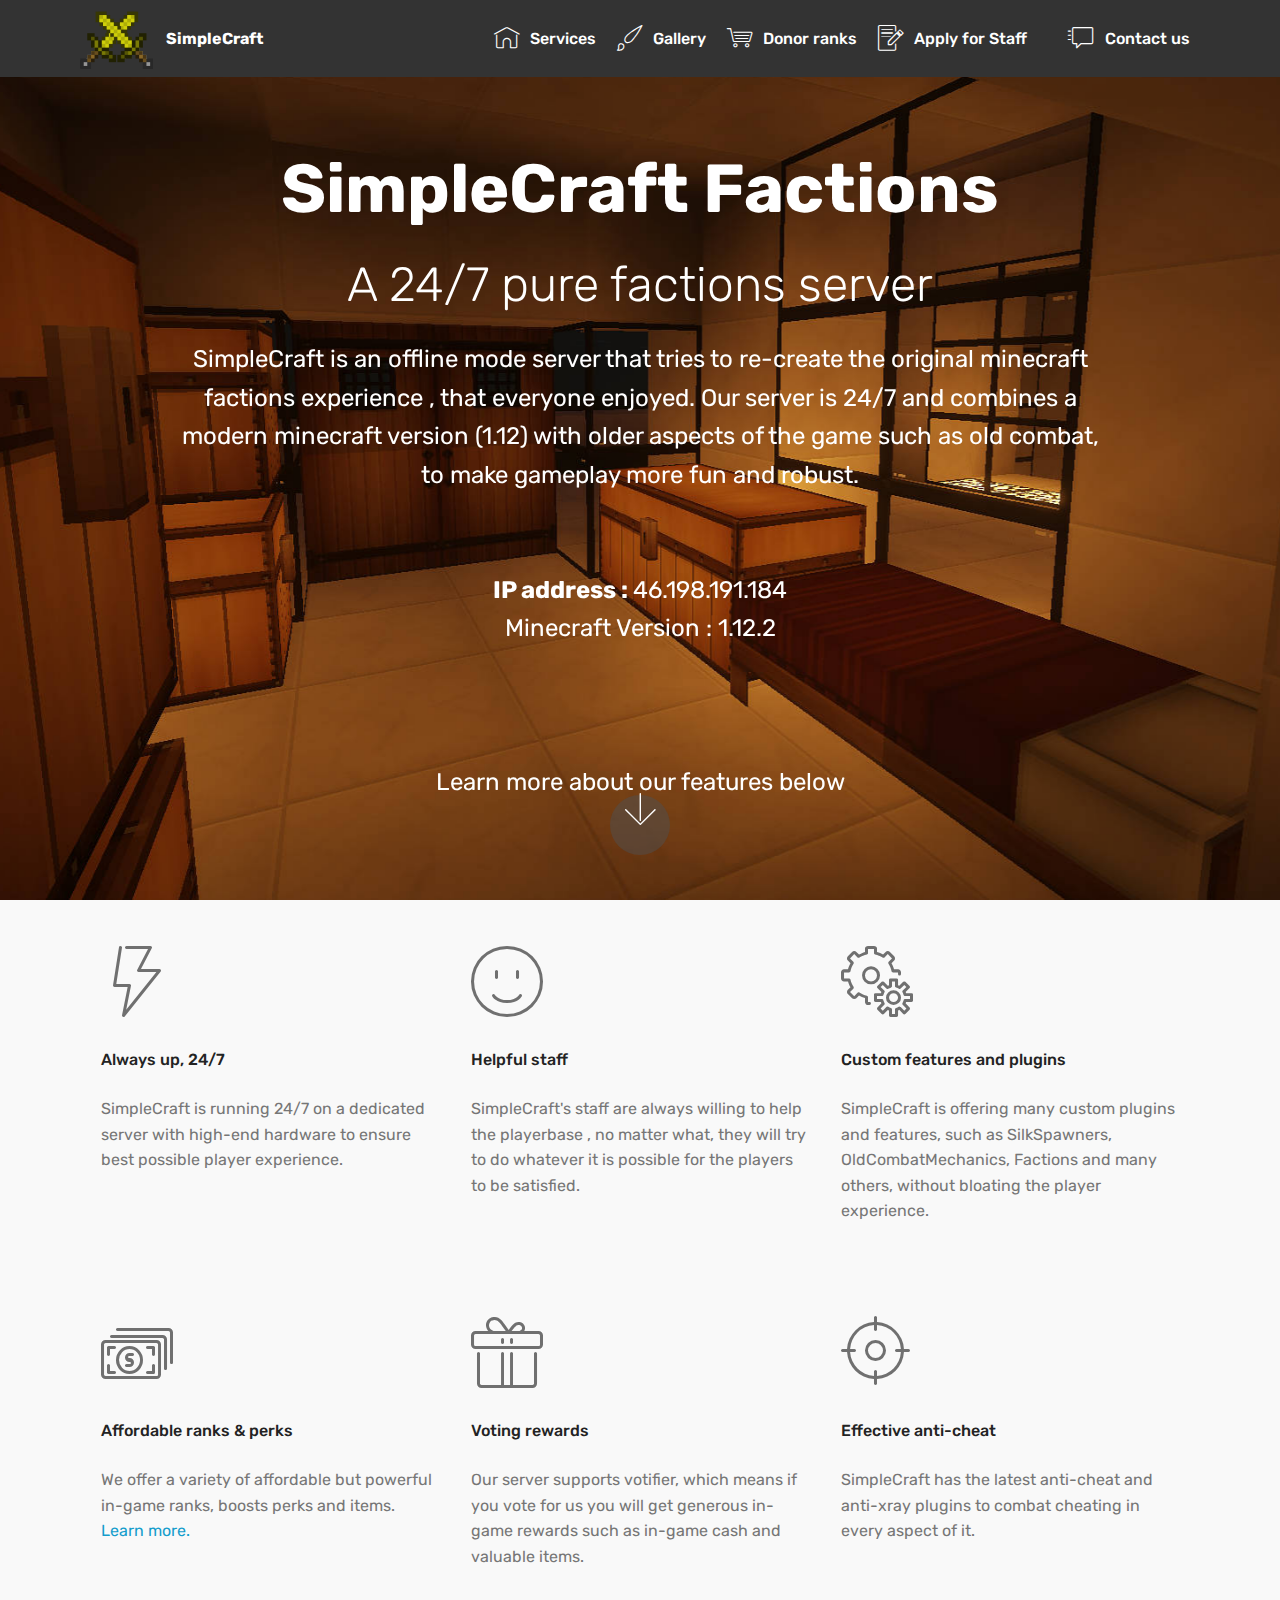
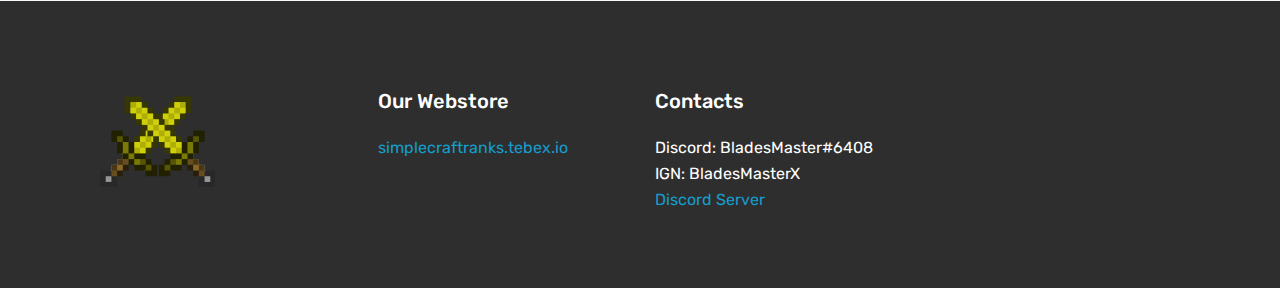
==== index.html @ c3680ec2 "Site upload" ====
<!DOCTYPE html>
<html >
<head>
  <!-- Site made with Mobirise Website Builder v4.8.7, https://mobirise.com -->
  <meta charset="UTF-8">
  <meta http-equiv="X-UA-Compatible" content="IE=edge">
  <meta name="generator" content="Mobirise v4.8.7, mobirise.com">
  <meta name="viewport" content="width=device-width, initial-scale=1, minimum-scale=1">
  <link rel="shortcut icon" href="assets/images/qms3da0-116x107.png" type="image/x-icon">
  <meta name="description" content="">
  <title>Home</title>
  <link rel="stylesheet" href="assets/web/assets/mobirise-icons/mobirise-icons.css">
  <link rel="stylesheet" href="assets/tether/tether.min.css">
  <link rel="stylesheet" href="assets/bootstrap/css/bootstrap.min.css">
  <link rel="stylesheet" href="assets/bootstrap/css/bootstrap-grid.min.css">
  <link rel="stylesheet" href="assets/bootstrap/css/bootstrap-reboot.min.css">
  <link rel="stylesheet" href="assets/socicon/css/styles.css">
  <link rel="stylesheet" href="assets/dropdown/css/style.css">
  <link rel="stylesheet" href="assets/theme/css/style.css">
  <link rel="stylesheet" href="assets/mobirise/css/mbr-additional.css" type="text/css">
  
  
  
</head>
<body>
  <section class="menu cid-qTkzRZLJNu" once="menu" id="menu1-0">

    

    <nav class="navbar navbar-expand beta-menu navbar-dropdown align-items-center navbar-fixed-top navbar-toggleable-sm">
        <button class="navbar-toggler navbar-toggler-right" type="button" data-toggle="collapse" data-target="#navbarSupportedContent" aria-controls="navbarSupportedContent" aria-expanded="false" aria-label="Toggle navigation">
            <div class="hamburger">
                <span></span>
                <span></span>
                <span></span>
                <span></span>
            </div>
        </button>
        <div class="menu-logo">
            <div class="navbar-brand">
                <span class="navbar-logo">
                    <a href="index.html">
                         <img src="assets/images/qms3da0-116x107.png" alt="Mobirise" title="" style="height: 3.8rem;">
                    </a>
                </span>
                <span class="navbar-caption-wrap"><a class="navbar-caption text-white display-4" href="index.html">
                        SimpleCraft</a></span>
            </div>
        </div>
        <div class="collapse navbar-collapse" id="navbarSupportedContent">
            <ul class="navbar-nav nav-dropdown nav-right" data-app-modern-menu="true"><li class="nav-item">
                    <a class="nav-link link text-white display-4" href="index.html">
                        <span class="mbri-home mbr-iconfont mbr-iconfont-btn"></span>
                        Services
                    </a>
                </li><li class="nav-item"><a class="nav-link link text-white display-4" href="page2.html"><span class="mbri-change-style mbr-iconfont mbr-iconfont-btn"></span>
                        Gallery</a></li><li class="nav-item"><a class="nav-link link text-white display-4" href="page4.html"><span class="mbri-shopping-cart mbr-iconfont mbr-iconfont-btn"></span>Donor ranks</a></li><li class="nav-item"><a class="nav-link link text-white display-4" href="staffapp.html"><span class="mbri-edit mbr-iconfont mbr-iconfont-btn"></span>
                        
                        Apply for Staff</a></li><li class="nav-item"><a class="nav-link link text-white display-4" href="#top">
                        </a></li><li class="nav-item"><a class="nav-link link text-white display-4" href="page3.html"><span class="mbri-help mbr-iconfont mbr-iconfont-btn"></span>
                        Contact us</a></li></ul>
            
        </div>
    </nav>
</section>

<section class="engine"><a href="https://mobirise.info/v">free html templates</a></section><section class="cid-qTkA127IK8 mbr-fullscreen mbr-parallax-background" id="header2-1">

    

    

    <div class="container align-center">
        <div class="row justify-content-md-center">
            <div class="mbr-white col-md-10">
                <h1 class="mbr-section-title mbr-bold pb-3 mbr-fonts-style display-1"><br>SimpleCraft Factions</h1>
                <h3 class="mbr-section-subtitle align-center mbr-light pb-3 mbr-fonts-style display-2">
                    A 24/7 pure factions server</h3>
                <p class="mbr-text pb-3 mbr-fonts-style display-5">
                    SimpleCraft is an offline mode server that tries to re-create the original minecraft factions experience , that everyone enjoyed. Our server is 24/7 and combines a modern minecraft version (1.12) with older aspects of the game such as old combat, to make gameplay more fun and robust.<br><br><br><strong>IP address :&nbsp;</strong>46.198.191.184<br>Minecraft Version : 1.12.2<br><br><br><br>Learn more about our features below</p>
                
            </div>
        </div>
    </div>
    <div class="mbr-arrow hidden-sm-down" aria-hidden="true">
        <a href="#next">
            <i class="mbri-down mbr-iconfont"></i>
        </a>
    </div>
</section>

<section class="features5 cid-ramhBa5OSO" id="features5-6">
    
    

    
    <div class="container">
        <div class="media-container-row">

            <div class="card p-3 col-12 col-md-6 col-lg-4">
                <div class="card-img pb-3">
                    <span class="mbr-iconfont mbri-speed"></span>
                </div>
                <div class="card-box">
                    <h4 class="card-title py-3 mbr-fonts-style display-7">Always up, 24/7</h4>
                    <p class="mbr-text mbr-fonts-style display-7">SimpleCraft is running 24/7 on a dedicated<br>server with high-end hardware to ensure<br>best possible player experience.</p>
                </div>
            </div>

            <div class="card p-3 col-12 col-md-6 col-lg-4">
                <div class="card-img pb-3">
                    <span class="mbr-iconfont mbri-smile-face"></span>
                </div>
                <div class="card-box">
                    <h4 class="card-title py-3 mbr-fonts-style display-7">
                        Helpful staff</h4>
                    <p class="mbr-text mbr-fonts-style display-7">SimpleCraft's staff are always willing to help the playerbase , no matter what, they will try to do whatever it is possible for the players to be satisfied.</p>
                </div>
            </div>

            <div class="card p-3 col-12 col-md-6 col-lg-4">
                <div class="card-img pb-3">
                    <span class="mbr-iconfont mbri-setting"></span>
                </div>
                <div class="card-box">
                    <h4 class="card-title py-3 mbr-fonts-style display-7">Custom features and plugins</h4>
                    <p class="mbr-text mbr-fonts-style display-7">SimpleCraft is offering many custom plugins and features, such as SilkSpawners, OldCombatMechanics, Factions and many others, without bloating the player experience.</p>
                </div>
            </div>

            
        </div>
    </div>
</section>

<section class="features5 cid-ramjpfVBWl" id="features5-7">
    
    

    
    <div class="container">
        <div class="media-container-row">

            <div class="card p-3 col-12 col-md-6 col-lg-4">
                <div class="card-img pb-3">
                    <span class="mbr-iconfont mbri-cash"></span>
                </div>
                <div class="card-box">
                    <h4 class="card-title py-3 mbr-fonts-style display-7">
                        Affordable ranks &amp; perks</h4>
                    <p class="mbr-text mbr-fonts-style display-7">We offer a variety of affordable but powerful in-game ranks, boosts perks and items.<br><a href="http://simplecraftranks.tebex.io/" target="_blank" class="text-primary">Learn more.</a></p>
                </div>
            </div>

            <div class="card p-3 col-12 col-md-6 col-lg-4">
                <div class="card-img pb-3">
                    <span class="mbr-iconfont mbri-gift"></span>
                </div>
                <div class="card-box">
                    <h4 class="card-title py-3 mbr-fonts-style display-7">Voting rewards</h4>
                    <p class="mbr-text mbr-fonts-style display-7">Our server supports votifier, which means if you vote for us you will get generous in-game rewards such as in-game cash and valuable items.</p>
                </div>
            </div>

            <div class="card p-3 col-12 col-md-6 col-lg-4">
                <div class="card-img pb-3">
                    <span class="mbr-iconfont mbri-target"></span>
                </div>
                <div class="card-box">
                    <h4 class="card-title py-3 mbr-fonts-style display-7">
                        Effective anti-cheat</h4>
                    <p class="mbr-text mbr-fonts-style display-7">SimpleCraft has the latest anti-cheat and anti-xray plugins to combat cheating in every aspect of it.</p>
                </div>
            </div>

            
        </div>
    </div>
</section>

<section class="cid-qTkAaeaxX5" id="footer1-2">

    

    

    <div class="container">
        <div class="media-container-row content text-white">
            <div class="col-12 col-md-3">
                <div class="media-wrap">
                    <a href="index.html">
                        <img src="assets/images/qms3da0-116x107.png" alt="Mobirise" title="">
                    </a>
                </div>
            </div>
            <div class="col-12 col-md-3 mbr-fonts-style display-7">
                <h5 class="pb-3">Our Webstore</h5>
                <p class="mbr-text"><a href="http://simplecraftranks.tebex.io/" target="_blank">simplecraftranks.tebex.io</a></p>
            </div>
            <div class="col-12 col-md-3 mbr-fonts-style display-7">
                <h5 class="pb-3">
                    Contacts
                </h5>
                <p class="mbr-text">Discord: BladesMaster#6408<br>IGN: BladesMasterX<br><a href="https://discord.gg/HyYkwB8" target="_blank">Discord Server</a></p>
            </div>
            <div class="col-12 col-md-3 mbr-fonts-style display-7">
                <h5 class="pb-3"></h5>
                <p class="mbr-text"></p>
            </div>
        </div>
        
    </div>
</section>


  <script src="assets/web/assets/jquery/jquery.min.js"></script>
  <script src="assets/popper/popper.min.js"></script>
  <script src="assets/tether/tether.min.js"></script>
  <script src="assets/bootstrap/js/bootstrap.min.js"></script>
  <script src="assets/dropdown/js/script.min.js"></script>
  <script src="assets/touchswipe/jquery.touch-swipe.min.js"></script>
  <script src="assets/parallax/jarallax.min.js"></script>
  <script src="assets/smoothscroll/smooth-scroll.js"></script>
  <script src="assets/theme/js/script.js"></script>
  
  
</body>
</html>
---- assets/web/assets/mobirise-icons/mobirise-icons.css ----
@font-face {
  font-family: 'MobiriseIcons';
  src:  url('mobirise-icons.eot?spat4u');
  src:  url('mobirise-icons.eot?spat4u#iefix') format('embedded-opentype'),
    url('mobirise-icons.ttf?spat4u') format('truetype'),
    url('mobirise-icons.woff?spat4u') format('woff'),
    url('mobirise-icons.svg?spat4u#MobiriseIcons') format('svg');
  font-weight: normal;
  font-style: normal;
}

[class^="mbri-"], [class*=" mbri-"] {
  /* use !important to prevent issues with browser extensions that change fonts */
  font-family: MobiriseIcons !important;
  speak: none;
  font-style: normal;
  font-weight: normal;
  font-variant: normal;
  text-transform: none;
  line-height: 1;

  /* Better Font Rendering =========== */
  -webkit-font-smoothing: antialiased;
  -moz-osx-font-smoothing: grayscale;
}

.mbri-add-submenu:before {
  content: "\e900";
}
.mbri-alert:before {
  content: "\e901";
}
.mbri-align-center:before {
  content: "\e902";
}
.mbri-align-justify:before {
  content: "\e903";
}
.mbri-align-left:before {
  content: "\e904";
}
.mbri-align-right:before {
  content: "\e905";
}
.mbri-android:before {
  content: "\e906";
}
.mbri-apple:before {
  content: "\e907";
}
.mbri-arrow-down:before {
  content: "\e908";
}
.mbri-arrow-next:before {
  content: "\e909";
}
.mbri-arrow-prev:before {
  content: "\e90a";
}
.mbri-arrow-up:before {
  content: "\e90b";
}
.mbri-bold:before {
  content: "\e90c";
}
.mbri-bookmark:before {
  content: "\e90d";
}
.mbri-bootstrap:before {
  content: "\e90e";
}
.mbri-briefcase:before {
  content: "\e90f";
}
.mbri-browse:before {
  content: "\e910";
}
.mbri-bulleted-list:before {
  content: "\e911";
}
.mbri-calendar:before {
  content: "\e912";
}
.mbri-camera:before {
  content: "\e913";
}
.mbri-cart-add:before {
  content: "\e914";
}
.mbri-cart-full:before {
  content: "\e915";
}
.mbri-cash:before {
  content: "\e916";
}
.mbri-change-style:before {
  content: "\e917";
}
.mbri-chat:before {
  content: "\e918";
}
.mbri-clock:before {
  content: "\e919";
}
.mbri-close:before {
  content: "\e91a";
}
.mbri-cloud:before {
  content: "\e91b";
}
.mbri-code:before {
  content: "\e91c";
}
.mbri-contact-form:before {
  content: "\e91d";
}
.mbri-credit-card:before {
  content: "\e91e";
}
.mbri-cursor-click:before {
  content: "\e91f";
}
.mbri-cust-feedback:before {
  content: "\e920";
}
.mbri-database:before {
  content: "\e921";
}
.mbri-delivery:before {
  content: "\e922";
}
.mbri-desktop:before {
  content: "\e923";
}
.mbri-devices:before {
  content: "\e924";
}
.mbri-down:before {
  content: "\e925";
}
.mbri-download:before {
  content: "\e989";
}
.mbri-drag-n-drop:before {
  content: "\e927";
}
.mbri-drag-n-drop2:before {
  content: "\e928";
}
.mbri-edit:before {
  content: "\e929";
}
.mbri-edit2:before {
  content: "\e92a";
}
.mbri-error:before {
  content: "\e92b";
}
.mbri-extension:before {
  content: "\e92c";
}
.mbri-features:before {
  content: "\e92d";
}
.mbri-file:before {
  content: "\e92e";
}
.mbri-flag:before {
  content: "\e92f";
}
.mbri-folder:before {
  content: "\e930";
}
.mbri-gift:before {
  content: "\e931";
}
.mbri-github:before {
  content: "\e932";
}
.mbri-globe:before {
  content: "\e933";
}
.mbri-globe-2:before {
  content: "\e934";
}
.mbri-growing-chart:before {
  content: "\e935";
}
.mbri-hearth:before {
  content: "\e936";
}
.mbri-help:before {
  content: "\e937";
}
.mbri-home:before {
  content: "\e938";
}
.mbri-hot-cup:before {
  content: "\e939";
}
.mbri-idea:before {
  content: "\e93a";
}
.mbri-image-gallery:before {
  content: "\e93b";
}
.mbri-image-slider:before {
  content: "\e93c";
}
.mbri-info:before {
  content: "\e93d";
}
.mbri-italic:before {
  content: "\e93e";
}
.mbri-key:before {
  content: "\e93f";
}
.mbri-laptop:before {
  content: "\e940";
}
.mbri-layers:before {
  content: "\e941";
}
.mbri-left-right:before {
  content: "\e942";
}
.mbri-left:before {
  content: "\e943";
}
.mbri-letter:before {
  content: "\e944";
}
.mbri-like:before {
  content: "\e945";
}
.mbri-link:before {
  content: "\e946";
}
.mbri-lock:before {
  content: "\e947";
}
.mbri-login:before {
  content: "\e948";
}
.mbri-logout:before {
  content: "\e949";
}
.mbri-magic-stick:before {
  content: "\e94a";
}
.mbri-map-pin:before {
  content: "\e94b";
}
.mbri-menu:before {
  content: "\e94c";
}
.mbri-mobile:before {
  content: "\e94d";
}
.mbri-mobile2:before {
  content: "\e94e";
}
.mbri-mobirise:before {
  content: "\e94f";
}
.mbri-more-horizontal:before {
  content: "\e950";
}
.mbri-more-vertical:before {
  content: "\e951";
}
.mbri-music:before {
  content: "\e952";
}
.mbri-new-file:before {
  content: "\e953";
}
.mbri-numbered-list:before {
  content: "\e954";
}
.mbri-opened-folder:before {
  content: "\e955";
}
.mbri-pages:before {
  content: "\e956";
}
.mbri-paper-plane:before {
  content: "\e957";
}
.mbri-paperclip:before {
  content: "\e958";
}
.mbri-photo:before {
  content: "\e959";
}
.mbri-photos:before {
  content: "\e95a";
}
.mbri-pin:before {
  content: "\e95b";
}
.mbri-play:before {
  content: "\e95c";
}
.mbri-plus:before {
  content: "\e95d";
}
.mbri-preview:before {
  content: "\e95e";
}
.mbri-print:before {
  content: "\e95f";
}
.mbri-protect:before {
  content: "\e960";
}
.mbri-question:before {
  content: "\e961";
}
.mbri-quote-left:before {
  content: "\e962";
}
.mbri-quote-right:before {
  content: "\e963";
}
.mbri-refresh:before {
  content: "\e964";
}
.mbri-responsive:before {
  content: "\e965";
}
.mbri-right:before {
  content: "\e966";
}
.mbri-rocket:before {
  content: "\e967";
}
.mbri-sad-face:before {
  content: "\e968";
}
.mbri-sale:before {
  content: "\e969";
}
.mbri-save:before {
  content: "\e96a";
}
.mbri-search:before {
  content: "\e96b";
}
.mbri-setting:before {
  content: "\e96c";
}
.mbri-setting2:before {
  content: "\e96d";
}
.mbri-setting3:before {
  content: "\e96e";
}
.mbri-share:before {
  content: "\e96f";
}
.mbri-shopping-bag:before {
  content: "\e970";
}
.mbri-shopping-basket:before {
  content: "\e971";
}
.mbri-shopping-cart:before {
  content: "\e972";
}
.mbri-sites:before {
  content: "\e973";
}
.mbri-smile-face:before {
  content: "\e974";
}
.mbri-speed:before {
  content: "\e975";
}
.mbri-star:before {
  content: "\e976";
}
.mbri-success:before {
  content: "\e977";
}
.mbri-sun:before {
  content: "\e978";
}
.mbri-sun2:before {
  content: "\e979";
}
.mbri-tablet:before {
  content: "\e97a";
}
.mbri-tablet-vertical:before {
  content: "\e97b";
}
.mbri-target:before {
  content: "\e97c";
}
.mbri-timer:before {
  content: "\e97d";
}
.mbri-to-ftp:before {
  content: "\e97e";
}
.mbri-to-local-drive:before {
  content: "\e97f";
}
.mbri-touch-swipe:before {
  content: "\e980";
}
.mbri-touch:before {
  content: "\e981";
}
.mbri-trash:before {
  content: "\e982";
}
.mbri-underline:before {
  content: "\e983";
}
.mbri-unlink:before {
  content: "\e984";
}
.mbri-unlock:before {
  content: "\e985";
}
.mbri-up-down:before {
  content: "\e986";
}
.mbri-up:before {
  content: "\e987";
}
.mbri-update:before {
  content: "\e988";
}
.mbri-upload:before {
 content: "\e926"; 
}
.mbri-user:before {
  content: "\e98a";
}
.mbri-user2:before {
  content: "\e98b";
}
.mbri-users:before {
  content: "\e98c";
}
.mbri-video:before {
  content: "\e98d";
}
.mbri-video-play:before {
  content: "\e98e";
}
.mbri-watch:before {
  content: "\e98f";
}
.mbri-website-theme:before {
  content: "\e990";
}
.mbri-wifi:before {
  content: "\e991";
}
.mbri-windows:before {
  content: "\e992";
}
.mbri-zoom-out:before {
  content: "\e993";
}
.mbri-redo:before {
  content: "\e994";
}
.mbri-undo:before {
  content: "\e995";
}
---- assets/socicon/css/styles.css ----
@charset "UTF-8";

@font-face {
  font-family: "socicon";
  src:url("../fonts/socicon.eot");
  src:url("../fonts/socicon.eot?#iefix") format("embedded-opentype"),
    url("../fonts/socicon.woff") format("woff"),
    url("../fonts/socicon.ttf") format("truetype"),
    url("../fonts/socicon.svg#socicon") format("svg");
  font-weight: normal;
  font-style: normal;

}

[data-icon]:before {
  font-family: "socicon" !important;
  content: attr(data-icon);
  font-style: normal !important;
  font-weight: normal !important;
  font-variant: normal !important;
  text-transform: none !important;
  speak: none;
  line-height: 1;
  -webkit-font-smoothing: antialiased;
  -moz-osx-font-smoothing: grayscale;
}

[class^="socicon-"]:before,
[class*=" socicon-"]:before {
  font-family: "socicon" !important;
  font-style: normal !important;
  font-weight: normal !important;
  font-variant: normal !important;
  text-transform: none !important;
  speak: none;
  line-height: 1;
  -webkit-font-smoothing: antialiased;
  -moz-osx-font-smoothing: grayscale;
}

.socicon-modelmayhem:before {
  content: "\e000";
}
.socicon-mixcloud:before {
  content: "\e001";
}
.socicon-drupal:before {
  content: "\e002";
}
.socicon-swarm:before {
  content: "\e003";
}
.socicon-istock:before {
  content: "\e004";
}
.socicon-yammer:before {
  content: "\e005";
}
.socicon-ello:before {
  content: "\e006";
}
.socicon-stackoverflow:before {
  content: "\e007";
}
.socicon-persona:before {
  content: "\e008";
}
.socicon-triplej:before {
  content: "\e009";
}
.socicon-houzz:before {
  content: "\e00a";
}
.socicon-rss:before {
  content: "\e00b";
}
.socicon-paypal:before {
  content: "\e00c";
}
.socicon-odnoklassniki:before {
  content: "\e00d";
}
.socicon-airbnb:before {
  content: "\e00e";
}
.socicon-periscope:before {
  content: "\e00f";
}
.socicon-outlook:before {
  content: "\e010";
}
.socicon-coderwall:before {
  content: "\e011";
}
.socicon-tripadvisor:before {
  content: "\e012";
}
.socicon-appnet:before {
  content: "\e013";
}
.socicon-goodreads:before {
  content: "\e014";
}
.socicon-tripit:before {
  content: "\e015";
}
.socicon-lanyrd:before {
  content: "\e016";
}
.socicon-slideshare:before {
  content: "\e017";
}
.socicon-buffer:before {
  content: "\e018";
}
.socicon-disqus:before {
  content: "\e019";
}
.socicon-vkontakte:before {
  content: "\e01a";
}
.socicon-whatsapp:before {
  content: "\e01b";
}
.socicon-patreon:before {
  content: "\e01c";
}
.socicon-storehouse:before {
  content: "\e01d";
}
.socicon-pocket:before {
  content: "\e01e";
}
.socicon-mail:before {
  content: "\e01f";
}
.socicon-blogger:before {
  content: "\e020";
}
.socicon-technorati:before {
  content: "\e021";
}
.socicon-reddit:before {
  content: "\e022";
}
.socicon-dribbble:before {
  content: "\e023";
}
.socicon-stumbleupon:before {
  content: "\e024";
}
.socicon-digg:before {
  content: "\e025";
}
.socicon-envato:before {
  content: "\e026";
}
.socicon-behance:before {
  content: "\e027";
}
.socicon-delicious:before {
  content: "\e028";
}
.socicon-deviantart:before {
  content: "\e029";
}
.socicon-forrst:before {
  content: "\e02a";
}
.socicon-play:before {
  content: "\e02b";
}
.socicon-zerply:before {
  content: "\e02c";
}
.socicon-wikipedia:before {
  content: "\e02d";
}
.socicon-apple:before {
  content: "\e02e";
}
.socicon-flattr:before {
  content: "\e02f";
}
.socicon-github:before {
  content: "\e030";
}
.socicon-renren:before {
  content: "\e031";
}
.socicon-friendfeed:before {
  content: "\e032";
}
.socicon-newsvine:before {
  content: "\e033";
}
.socicon-identica:before {
  content: "\e034";
}
.socicon-bebo:before {
  content: "\e035";
}
.socicon-zynga:before {
  content: "\e036";
}
.socicon-steam:before {
  content: "\e037";
}
.socicon-xbox:before {
  content: "\e038";
}
.socicon-windows:before {
  content: "\e039";
}
.socicon-qq:before {
  content: "\e03a";
}
.socicon-douban:before {
  content: "\e03b";
}
.socicon-meetup:before {
  content: "\e03c";
}
.socicon-playstation:before {
  content: "\e03d";
}
.socicon-android:before {
  content: "\e03e";
}
.socicon-snapchat:before {
  content: "\e03f";
}
.socicon-twitter:before {
  content: "\e040";
}
.socicon-facebook:before {
  content: "\e041";
}
.socicon-googleplus:before {
  content: "\e042";
}
.socicon-pinterest:before {
  content: "\e043";
}
.socicon-foursquare:before {
  content: "\e044";
}
.socicon-yahoo:before {
  content: "\e045";
}
.socicon-skype:before {
  content: "\e046";
}
.socicon-yelp:before {
  content: "\e047";
}
.socicon-feedburner:before {
  content: "\e048";
}
.socicon-linkedin:before {
  content: "\e049";
}
.socicon-viadeo:before {
  content: "\e04a";
}
.socicon-xing:before {
  content: "\e04b";
}
.socicon-myspace:before {
  content: "\e04c";
}
.socicon-soundcloud:before {
  content: "\e04d";
}
.socicon-spotify:before {
  content: "\e04e";
}
.socicon-grooveshark:before {
  content: "\e04f";
}
.socicon-lastfm:before {
  content: "\e050";
}
.socicon-youtube:before {
  content: "\e051";
}
.socicon-vimeo:before {
  content: "\e052";
}
.socicon-dailymotion:before {
  content: "\e053";
}
.socicon-vine:before {
  content: "\e054";
}
.socicon-flickr:before {
  content: "\e055";
}
.socicon-500px:before {
  content: "\e056";
}
.socicon-wordpress:before {
  content: "\e058";
}
.socicon-tumblr:before {
  content: "\e059";
}
.socicon-twitch:before {
  content: "\e05a";
}
.socicon-8tracks:before {
  content: "\e05b";
}
.socicon-amazon:before {
  content: "\e05c";
}
.socicon-icq:before {
  content: "\e05d";
}
.socicon-smugmug:before {
  content: "\e05e";
}
.socicon-ravelry:before {
  content: "\e05f";
}
.socicon-weibo:before {
  content: "\e060";
}
.socicon-baidu:before {
  content: "\e061";
}
.socicon-angellist:before {
  content: "\e062";
}
.socicon-ebay:before {
  content: "\e063";
}
.socicon-imdb:before {
  content: "\e064";
}
.socicon-stayfriends:before {
  content: "\e065";
}
.socicon-residentadvisor:before {
  content: "\e066";
}
.socicon-google:before {
  content: "\e067";
}
.socicon-yandex:before {
  content: "\e068";
}
.socicon-sharethis:before {
  content: "\e069";
}
.socicon-bandcamp:before {
  content: "\e06a";
}
.socicon-itunes:before {
  content: "\e06b";
}
.socicon-deezer:before {
  content: "\e06c";
}
.socicon-telegram:before {
  content: "\e06e";
}
.socicon-openid:before {
  content: "\e06f";
}
.socicon-amplement:before {
  content: "\e070";
}
.socicon-viber:before {
  content: "\e071";
}
.socicon-zomato:before {
  content: "\e072";
}
.socicon-draugiem:before {
  content: "\e074";
}
.socicon-endomodo:before {
  content: "\e075";
}
.socicon-filmweb:before {
  content: "\e076";
}
.socicon-stackexchange:before {
  content: "\e077";
}
.socicon-wykop:before {
  content: "\e078";
}
.socicon-teamspeak:before {
  content: "\e079";
}
.socicon-teamviewer:before {
  content: "\e07a";
}
.socicon-ventrilo:before {
  content: "\e07b";
}
.socicon-younow:before {
  content: "\e07c";
}
.socicon-raidcall:before {
  content: "\e07d";
}
.socicon-mumble:before {
  content: "\e07e";
}
.socicon-medium:before {
  content: "\e06d";
}
.socicon-bebee:before {
  content: "\e07f";
}
.socicon-hitbox:before {
  content: "\e080";
}
.socicon-reverbnation:before {
  content: "\e081";
}
.socicon-formulr:before {
  content: "\e082";
}
.socicon-instagram:before {
  content: "\e057";
}
.socicon-battlenet:before {
  content: "\e083";
}
.socicon-chrome:before {
  content: "\e084";
}
.socicon-discord:before {
  content: "\e086";
}
.socicon-issuu:before {
  content: "\e087";
}
.socicon-macos:before {
  content: "\e088";
}
.socicon-firefox:before {
  content: "\e089";
}
.socicon-opera:before {
  content: "\e08d";
}
.socicon-keybase:before {
  content: "\e090";
}
.socicon-alliance:before {
  content: "\e091";
}
.socicon-livejournal:before {
  content: "\e092";
}
.socicon-googlephotos:before {
  content: "\e093";
}
.socicon-horde:before {
  content: "\e094";
}
.socicon-etsy:before {
  content: "\e095";
}
.socicon-zapier:before {
  content: "\e096";
}
.socicon-google-scholar:before {
  content: "\e097";
}
.socicon-researchgate:before {
  content: "\e098";
}
.socicon-wechat:before {
  content: "\e099";
}
.socicon-strava:before {
  content: "\e09a";
}
.socicon-line:before {
  content: "\e09b";
}
.socicon-lyft:before {
  content: "\e09c";
}
.socicon-uber:before {
  content: "\e09d";
}
.socicon-songkick:before {
  content: "\e09e";
}
.socicon-viewbug:before {
  content: "\e09f";
}
.socicon-googlegroups:before {
  content: "\e0a0";
}
.socicon-quora:before {
  content: "\e073";
}
.socicon-diablo:before {
  content: "\e085";
}
.socicon-blizzard:before {
  content: "\e0a1";
}
.socicon-hearthstone:before {
  content: "\e08b";
}
.socicon-heroes:before {
  content: "\e08a";
}
.socicon-overwatch:before {
  content: "\e08c";
}
.socicon-warcraft:before {
  content: "\e08e";
}
.socicon-starcraft:before {
  content: "\e08f";
}
.socicon-beam:before {
  content: "\e0a2";
}
.socicon-curse:before {
  content: "\e0a3";
}
.socicon-player:before {
  content: "\e0a4";
}
.socicon-streamjar:before {
  content: "\e0a5";
}
.socicon-nintendo:before {
  content: "\e0a6";
}
.socicon-hellocoton:before {
  content: "\e0a7";
}
---- assets/dropdown/css/style.css ----
.navbar-dropdown {
  left: 0;
  padding: 0;
  position: absolute;
  right: 0;
  top: 0;
  transition: all 0.45s ease;
  z-index: 1030;
  background: #282828; }
  .navbar-dropdown .navbar-logo {
    margin-right: 0.8rem;
    transition: margin 0.3s ease-in-out;
    vertical-align: middle; }
    .navbar-dropdown .navbar-logo img {
      height: 3.125rem;
      transition: all 0.3s ease-in-out; }
    .navbar-dropdown .navbar-logo.mbr-iconfont {
      font-size: 3.125rem;
      line-height: 3.125rem; }
  .navbar-dropdown .navbar-caption {
    font-weight: 700;
    white-space: normal;
    vertical-align: -4px;
    line-height: 3.125rem !important; }
    .navbar-dropdown .navbar-caption, .navbar-dropdown .navbar-caption:hover {
      color: inherit;
      text-decoration: none; }
  .navbar-dropdown .mbr-iconfont + .navbar-caption {
    vertical-align: -1px; }
  .navbar-dropdown.navbar-fixed-top {
    position: fixed; }
  .navbar-dropdown .navbar-brand span {
    vertical-align: -4px; }
  .navbar-dropdown.bg-color.transparent {
    background: none; }
  .navbar-dropdown.navbar-short .navbar-brand {
    padding: 0.625rem 0; }
    .navbar-dropdown.navbar-short .navbar-brand span {
      vertical-align: -1px; }
  .navbar-dropdown.navbar-short .navbar-caption {
    line-height: 2.375rem !important;
    vertical-align: -2px; }
  .navbar-dropdown.navbar-short .navbar-logo {
    margin-right: 0.5rem; }
    .navbar-dropdown.navbar-short .navbar-logo img {
      height: 2.375rem; }
    .navbar-dropdown.navbar-short .navbar-logo.mbr-iconfont {
      font-size: 2.375rem;
      line-height: 2.375rem; }
  .navbar-dropdown.navbar-short .mbr-table-cell {
    height: 3.625rem; }
  .navbar-dropdown .navbar-close {
    left: 0.6875rem;
    position: fixed;
    top: 0.75rem;
    z-index: 1000; }
  .navbar-dropdown .hamburger-icon {
    content: "";
    display: inline-block;
    vertical-align: middle;
    width: 16px;
    -webkit-box-shadow: 0 -6px 0 1px #282828,0 0 0 1px #282828,0 6px 0 1px #282828;
    -moz-box-shadow: 0 -6px 0 1px #282828,0 0 0 1px #282828,0 6px 0 1px #282828;
    box-shadow: 0 -6px 0 1px #282828,0 0 0 1px #282828,0 6px 0 1px #282828; }

.dropdown-menu .dropdown-toggle[data-toggle="dropdown-submenu"]::after {
  border-bottom: 0.35em solid transparent;
  border-left: 0.35em solid;
  border-right: 0;
  border-top: 0.35em solid transparent;
  margin-left: 0.3rem; }

.dropdown-menu .dropdown-item:focus {
  outline: 0; }

.nav-dropdown {
  font-size: 0.75rem;
  font-weight: 500;
  height: auto !important; }
  .nav-dropdown .nav-btn {
    padding-left: 1rem; }
  .nav-dropdown .link {
    margin: .667em 1.667em;
    font-weight: 500;
    padding: 0;
    transition: color .2s ease-in-out; }
    .nav-dropdown .link.dropdown-toggle {
      margin-right: 2.583em; }
      .nav-dropdown .link.dropdown-toggle::after {
        margin-left: .25rem;
        border-top: 0.35em solid;
        border-right: 0.35em solid transparent;
        border-left: 0.35em solid transparent;
        border-bottom: 0; }
      .nav-dropdown .link.dropdown-toggle[aria-expanded="true"] {
        margin: 0;
        padding: 0.667em 3.263em  0.667em 1.667em; }
  .nav-dropdown .link::after,
  .nav-dropdown .dropdown-item::after {
    color: inherit; }
  .nav-dropdown .btn {
    font-size: 0.75rem;
    font-weight: 700;
    letter-spacing: 0;
    margin-bottom: 0;
    padding-left: 1.25rem;
    padding-right: 1.25rem; }
  .nav-dropdown .dropdown-menu {
    border-radius: 0;
    border: 0;
    left: 0;
    margin: 0;
    padding-bottom: 1.25rem;
    padding-top: 1.25rem;
    position: relative; }
  .nav-dropdown .dropdown-submenu {
    margin-left: 0.125rem;
    top: 0; }
  .nav-dropdown .dropdown-item {
    font-weight: 500;
    line-height: 2;
    padding: 0.3846em 4.615em 0.3846em 1.5385em;
    position: relative;
    transition: color .2s ease-in-out, background-color .2s ease-in-out; }
    .nav-dropdown .dropdown-item::after {
      margin-top: -0.3077em;
      position: absolute;
      right: 1.1538em;
      top: 50%; }
    .nav-dropdown .dropdown-item:focus, .nav-dropdown .dropdown-item:hover {
      background: none; }

@media (max-width: 767px) {
  .nav-dropdown.navbar-toggleable-sm {
    bottom: 0;
    display: none;
    left: 0;
    overflow-x: hidden;
    position: fixed;
    top: 0;
    transform: translateX(-100%);
    -ms-transform: translateX(-100%);
    -webkit-transform: translateX(-100%);
    width: 18.75rem;
    z-index: 999; } }
.nav-dropdown.navbar-toggleable-xl {
  bottom: 0;
  display: none;
  left: 0;
  overflow-x: hidden;
  position: fixed;
  top: 0;
  transform: translateX(-100%);
  -ms-transform: translateX(-100%);
  -webkit-transform: translateX(-100%);
  width: 18.75rem;
  z-index: 999; }

.nav-dropdown-sm {
  display: block !important;
  overflow-x: hidden;
  overflow: auto;
  padding-top: 3.875rem; }
  .nav-dropdown-sm::after {
    content: "";
    display: block;
    height: 3rem;
    width: 100%; }
  .nav-dropdown-sm.collapse.in ~ .navbar-close {
    display: block !important; }
  .nav-dropdown-sm.collapsing, .nav-dropdown-sm.collapse.in {
    transform: translateX(0);
    -ms-transform: translateX(0);
    -webkit-transform: translateX(0);
    transition: all 0.25s ease-out;
    -webkit-transition: all 0.25s ease-out;
    background: #282828; }
  .nav-dropdown-sm.collapsing[aria-expanded="false"] {
    transform: translateX(-100%);
    -ms-transform: translateX(-100%);
    -webkit-transform: translateX(-100%); }
  .nav-dropdown-sm .nav-item {
    display: block;
    margin-left: 0 !important;
    padding-left: 0; }
  .nav-dropdown-sm .link,
  .nav-dropdown-sm .dropdown-item {
    border-top: 1px dotted rgba(255, 255, 255, 0.1);
    font-size: 0.8125rem;
    line-height: 1.6;
    margin: 0 !important;
    padding: 0.875rem 2.4rem 0.875rem 1.5625rem !important;
    position: relative;
    white-space: normal; }
    .nav-dropdown-sm .link:focus, .nav-dropdown-sm .link:hover,
    .nav-dropdown-sm .dropdown-item:focus,
    .nav-dropdown-sm .dropdown-item:hover {
      background: rgba(0, 0, 0, 0.2) !important;
      color: #c0a375; }
  .nav-dropdown-sm .nav-btn {
    position: relative;
    padding: 1.5625rem 1.5625rem 0 1.5625rem; }
    .nav-dropdown-sm .nav-btn::before {
      border-top: 1px dotted rgba(255, 255, 255, 0.1);
      content: "";
      left: 0;
      position: absolute;
      top: 0;
      width: 100%; }
    .nav-dropdown-sm .nav-btn + .nav-btn {
      padding-top: 0.625rem; }
      .nav-dropdown-sm .nav-btn + .nav-btn::before {
        display: none; }
  .nav-dropdown-sm .btn {
    padding: 0.625rem 0; }
  .nav-dropdown-sm .dropdown-toggle[data-toggle="dropdown-submenu"]::after {
    margin-left: .25rem;
    border-top: 0.35em solid;
    border-right: 0.35em solid transparent;
    border-left: 0.35em solid transparent;
    border-bottom: 0; }
  .nav-dropdown-sm .dropdown-toggle[data-toggle="dropdown-submenu"][aria-expanded="true"]::after {
    border-top: 0;
    border-right: 0.35em solid transparent;
    border-left: 0.35em solid transparent;
    border-bottom: 0.35em solid; }
  .nav-dropdown-sm .dropdown-menu {
    margin: 0;
    padding: 0;
    position: relative;
    top: 0;
    left: 0;
    width: 100%;
    border: 0;
    float: none;
    border-radius: 0;
    background: none; }
  .nav-dropdown-sm .dropdown-submenu {
    left: 100%;
    margin-left: 0.125rem;
    margin-top: -1.25rem;
    top: 0; }

.navbar-toggleable-sm .nav-dropdown .dropdown-menu {
  position: absolute; }

.navbar-toggleable-sm .nav-dropdown .dropdown-submenu {
  left: 100%;
  margin-left: 0.125rem;
  margin-top: -1.25rem;
  top: 0; }

.navbar-toggleable-sm.opened .nav-dropdown .dropdown-menu {
  position: relative; }

.navbar-toggleable-sm.opened .nav-dropdown .dropdown-submenu {
  left: 0;
  margin-left: 00rem;
  margin-top: 0rem;
  top: 0; }

.is-builder .nav-dropdown.collapsing {
  transition: none !important; }

/*# sourceMappingURL=style.css.map */
---- assets/theme/css/style.css ----
/*!
 * Mobirise v4 theme (https://mobirise.com/)
 * Copyright 2017 Mobirise
 */
section {
  background-color: #eeeeee; }

section,
.container,
.container-fluid {
  position: relative;
  word-wrap: break-word; }

a.mbr-iconfont:hover {
  text-decoration: none; }

.article .lead p, .article .lead ul, .article .lead ol, .article .lead pre, .article .lead blockquote {
  margin-bottom: 0; }

a {
  font-style: normal;
  font-weight: 400;
  cursor: pointer; }
  a, a:hover {
    text-decoration: none; }

figure {
  margin-bottom: 0; }

body {
  color: #232323; }

h1, h2, h3, h4, h5, h6,
.h1, .h2, .h3, .h4, .h5, .h6,
.display-1, .display-2, .display-3, .display-4 {
  line-height: 1;
  word-break: break-word;
  word-wrap: break-word; }

b, strong {
  font-weight: bold; }

blockquote {
  padding: 10px 0 10px 20px;
  position: relative;
  border-left: 2px solid;
  border-color: #ff3366; }

input:-webkit-autofill, input:-webkit-autofill:hover, input:-webkit-autofill:focus, input:-webkit-autofill:active {
  transition-delay: 9999s;
  transition-property: background-color, color; }

textarea[type="hidden"] {
  display: none; }

body {
  position: relative; }

section {
  background-position: 50% 50%;
  background-repeat: no-repeat;
  background-size: cover; }
  section .mbr-background-video,
  section .mbr-background-video-preview {
    position: absolute;
    bottom: 0;
    left: 0;
    right: 0;
    top: 0; }

.hidden {
  visibility: hidden; }

.mbr-z-index20 {
  z-index: 20; }

/*! Base colors */
.mbr-white {
  color: #ffffff; }

.mbr-black {
  color: #000000; }

.mbr-bg-white {
  background-color: #ffffff; }

.mbr-bg-black {
  background-color: #000000; }

/*! Text-aligns */
.align-left {
  text-align: left; }

.align-center {
  text-align: center; }

.align-right {
  text-align: right; }

@media (max-width: 767px) {
  .align-left, .align-center, .align-right, .mbr-section-btn, .mbr-section-title {
    text-align: center; } }
/*! Font-weight  */
.mbr-light {
  font-weight: 300; }

.mbr-regular {
  font-weight: 400; }

.mbr-semibold {
  font-weight: 500; }

.mbr-bold {
  font-weight: 700; }

/*! Media  */
.media-size-item {
  -webkit-flex: 1 1 auto;
  -moz-flex: 1 1 auto;
  -ms-flex: 1 1 auto;
  -o-flex: 1 1 auto;
  flex: 1 1 auto; }

.media-content {
  -webkit-flex-basis: 100%;
  flex-basis: 100%; }

.media-container-row {
  display: -ms-flexbox;
  display: -webkit-flex;
  display: flex;
  -webkit-flex-direction: row;
  -ms-flex-direction: row;
  flex-direction: row;
  -webkit-flex-wrap: wrap;
  -ms-flex-wrap: wrap;
  flex-wrap: wrap;
  -webkit-justify-content: center;
  -ms-flex-pack: center;
  justify-content: center;
  -webkit-align-content: center;
  -ms-flex-line-pack: center;
  align-content: center;
  -webkit-align-items: start;
  -ms-flex-align: start;
  align-items: start; }
  .media-container-row .media-size-item {
    width: 400px; }

.media-container-column {
  display: -ms-flexbox;
  display: -webkit-flex;
  display: flex;
  -webkit-flex-direction: column;
  -ms-flex-direction: column;
  flex-direction: column;
  -webkit-flex-wrap: wrap;
  -ms-flex-wrap: wrap;
  flex-wrap: wrap;
  -webkit-justify-content: center;
  -ms-flex-pack: center;
  justify-content: center;
  -webkit-align-content: center;
  -ms-flex-line-pack: center;
  align-content: center;
  -webkit-align-items: stretch;
  -ms-flex-align: stretch;
  align-items: stretch; }
  .media-container-column > * {
    width: 100%; }

@media (min-width: 992px) {
  .media-container-row {
    -webkit-flex-wrap: nowrap;
    -ms-flex-wrap: nowrap;
    flex-wrap: nowrap; } }
figure {
  overflow: hidden; }

figure[mbr-media-size] {
  transition: width 0.1s; }

.mbr-figure img, .mbr-figure iframe {
  display: block;
  width: 100%; }

.card {
  background-color: transparent;
  border: none; }

.card-img {
  text-align: center;
  flex-shrink: 0;
  -webkit-flex-shrink: 0; }

.media {
  max-width: 100%;
  margin: 0 auto; }

.mbr-figure {
  -ms-flex-item-align: center;
  -ms-grid-row-align: center;
  -webkit-align-self: center;
  align-self: center; }

.media-container > div {
  max-width: 100%; }

.mbr-figure img, .card-img img {
  width: 100%; }

@media (max-width: 991px) {
  .media-size-item {
    width: auto !important; }

  .media {
    width: auto; }

  .mbr-figure {
    width: 100% !important; } }
/*! Buttons */
.mbr-section-btn {
  margin-left: -.25rem;
  margin-right: -.25rem;
  font-size: 0; }

nav .mbr-section-btn {
  margin-left: 0rem;
  margin-right: 0rem; }

/*! Btn icon margin */
.btn .mbr-iconfont, .btn.btn-sm .mbr-iconfont {
  cursor: pointer;
  margin-right: 0.5rem; }

.btn.btn-md .mbr-iconfont, .btn.btn-md .mbr-iconfont {
  margin-right: 0.8rem; }

.mbr-regular {
  font-weight: 400; }

.mbr-semibold {
  font-weight: 500; }

.mbr-bold {
  font-weight: 700; }

[type="submit"] {
  -webkit-appearance: none; }

/*! Full-screen */
.mbr-fullscreen .mbr-overlay {
  min-height: 100vh; }

.mbr-fullscreen {
  display: flex;
  display: -webkit-flex;
  display: -moz-flex;
  display: -ms-flex;
  display: -o-flex;
  align-items: center;
  -webkit-align-items: center;
  min-height: 100vh;
  padding-top: 3rem;
  padding-bottom: 3rem; }

/*! Map */
.map {
  height: 25rem;
  position: relative; }
  .map iframe {
    width: 100%;
    height: 100%; }

/* Form */
.form-asterisk {
  font-family: initial;
  position: absolute;
  top: -2px;
  font-weight: normal; }

/*! Scroll to top arrow */
.mbr-arrow-up {
  bottom: 25px;
  right: 90px;
  position: fixed;
  text-align: right;
  z-index: 5000;
  color: #ffffff;
  font-size: 32px;
  transform: rotate(180deg);
  -webkit-transform: rotate(180deg); }

.mbr-arrow-up a {
  background: rgba(0, 0, 0, 0.2);
  border-radius: 3px;
  color: #fff;
  display: inline-block;
  height: 60px;
  width: 60px;
  outline-style: none !important;
  position: relative;
  text-decoration: none;
  transition: all .3s ease-in-out;
  cursor: pointer;
  text-align: center; }
  .mbr-arrow-up a:hover {
    background-color: rgba(0, 0, 0, 0.4); }
  .mbr-arrow-up a i {
    line-height: 60px; }

.mbr-arrow-up-icon {
  display: block;
  color: #fff; }

.mbr-arrow-up-icon::before {
  content: "\203a";
  display: inline-block;
  font-family: serif;
  font-size: 32px;
  line-height: 1;
  font-style: normal;
  position: relative;
  top: 6px;
  left: -4px;
  -webkit-transform: rotate(-90deg);
  transform: rotate(-90deg); }

/*! Arrow Down */
.mbr-arrow {
  position: absolute;
  bottom: 45px;
  left: 50%;
  width: 60px;
  height: 60px;
  cursor: pointer;
  background-color: rgba(80, 80, 80, 0.5);
  border-radius: 50%;
  -webkit-transform: translateX(-50%);
  transform: translateX(-50%); }
  .mbr-arrow > a {
    display: inline-block;
    text-decoration: none;
    outline-style: none;
    -webkit-animation: arrowdown 1.7s ease-in-out infinite;
    animation: arrowdown 1.7s ease-in-out infinite; }
    .mbr-arrow > a > i {
      position: absolute;
      top: -2px;
      left: 15px;
      font-size: 2rem; }

@keyframes arrowdown {
  0% {
    transform: translateY(0px);
    -webkit-transform: translateY(0px); }
  50% {
    transform: translateY(-5px);
    -webkit-transform: translateY(-5px); }
  100% {
    transform: translateY(0px);
    -webkit-transform: translateY(0px); } }
@-webkit-keyframes arrowdown {
  0% {
    transform: translateY(0px);
    -webkit-transform: translateY(0px); }
  50% {
    transform: translateY(-5px);
    -webkit-transform: translateY(-5px); }
  100% {
    transform: translateY(0px);
    -webkit-transform: translateY(0px); } }
@media (max-width: 500px) {
  .mbr-arrow-up {
    left: 50%;
    right: auto;
    transform: translateX(-50%) rotate(180deg);
    -webkit-transform: translateX(-50%) rotate(180deg); } }
/*Gradients animation*/
@keyframes gradient-animation {
  from {
    background-position: 0% 100%;
    animation-timing-function: ease-in-out; }
  to {
    background-position: 100% 0%;
    animation-timing-function: ease-in-out; } }
@-webkit-keyframes gradient-animation {
  from {
    background-position: 0% 100%;
    animation-timing-function: ease-in-out; }
  to {
    background-position: 100% 0%;
    animation-timing-function: ease-in-out; } }
.bg-gradient {
  background-size: 200% 200%;
  animation: gradient-animation 5s infinite alternate;
  -webkit-animation: gradient-animation 5s infinite alternate; }

.menu .navbar-brand {
  display: -webkit-flex; }
  .menu .navbar-brand span {
    display: flex;
    display: -webkit-flex; }
  .menu .navbar-brand .navbar-caption-wrap {
    display: -webkit-flex; }
  .menu .navbar-brand .navbar-logo img {
    display: -webkit-flex; }
@media (min-width: 768px) and (max-width: 991px) {
  .menu .navbar-toggleable-sm .navbar-nav {
    display: -webkit-box;
    display: -webkit-flex;
    display: -ms-flexbox; } }
@media (min-width: 992px) {
  .menu .navbar-nav.nav-dropdown {
    display: -webkit-flex; }
  .menu .navbar-toggleable-sm .navbar-collapse {
    display: -webkit-flex !important; } }
@media (max-width: 767px) {
  .menu .navbar-collapse {
    overflow-y: auto;
    max-height: 80vh; }
  .menu .dropdown-menu {
    max-height: 60vh;
    overflow-y: auto; } }

.navbar {
  display: -webkit-flex;
  -webkit-flex-wrap: wrap;
  -webkit-align-items: center;
  -webkit-justify-content: space-between; }

.navbar-collapse {
  -webkit-flex-basis: 100%;
  -webkit-flex-grow: 1;
  -webkit-align-items: center; }

.nav-dropdown .link {
  padding: .667em 1.667em !important;
  margin: 0 !important; }

.nav {
  display: -webkit-flex;
  -webkit-flex-wrap: wrap; }

.row {
  display: -webkit-flex;
  -webkit-flex-wrap: wrap; }

.justify-content-center {
  -webkit-justify-content: center; }

.form-inline {
  display: -webkit-flex;
  -webkit-flex-flow: row wrap;
  -webkit-align-items: center; }

.card-wrapper {
  flex: 1;
  -webkit-flex: 1; }

.carousel-control {
  z-index: 10;
  display: -webkit-flex;
  -webkit-align-items: center;
  -webkit-justify-content: center; }

.carousel-controls {
  display: -webkit-flex; }

.media {
  display: -webkit-flex; }

/*# sourceMappingURL=style.css.map */
.engine {
	position: absolute;
	text-indent: -2400px;
	text-align: center;
	padding: 0;
	top: 0;
	left: -2400px;
}
---- assets/mobirise/css/mbr-additional.css ----
@import url(https://fonts.googleapis.com/css?family=Rubik:300,300i,400,400i,500,500i,700,700i,900,900i);





body {
  font-style: normal;
  line-height: 1.5;
}
.mbr-section-title {
  font-style: normal;
  line-height: 1.2;
}
.mbr-section-subtitle {
  line-height: 1.3;
}
.mbr-text {
  font-style: normal;
  line-height: 1.6;
}
.display-1 {
  font-family: 'Rubik', sans-serif;
  font-size: 4.25rem;
}
.display-1 > .mbr-iconfont {
  font-size: 6.8rem;
}
.display-2 {
  font-family: 'Rubik', sans-serif;
  font-size: 3rem;
}
.display-2 > .mbr-iconfont {
  font-size: 4.8rem;
}
.display-4 {
  font-family: 'Rubik', sans-serif;
  font-size: 1rem;
}
.display-4 > .mbr-iconfont {
  font-size: 1.6rem;
}
.display-5 {
  font-family: 'Rubik', sans-serif;
  font-size: 1.5rem;
}
.display-5 > .mbr-iconfont {
  font-size: 2.4rem;
}
.display-7 {
  font-family: 'Rubik', sans-serif;
  font-size: 1rem;
}
.display-7 > .mbr-iconfont {
  font-size: 1.6rem;
}
/* ---- Fluid typography for mobile devices ---- */
/* 1.4 - font scale ratio ( bootstrap == 1.42857 ) */
/* 100vw - current viewport width */
/* (48 - 20)  48 == 48rem == 768px, 20 == 20rem == 320px(minimal supported viewport) */
/* 0.65 - min scale variable, may vary */
@media (max-width: 768px) {
  .display-1 {
    font-size: 3.4rem;
    font-size: calc( 2.1374999999999997rem + (4.25 - 2.1374999999999997) * ((100vw - 20rem) / (48 - 20)));
    line-height: calc( 1.4 * (2.1374999999999997rem + (4.25 - 2.1374999999999997) * ((100vw - 20rem) / (48 - 20))));
  }
  .display-2 {
    font-size: 2.4rem;
    font-size: calc( 1.7rem + (3 - 1.7) * ((100vw - 20rem) / (48 - 20)));
    line-height: calc( 1.4 * (1.7rem + (3 - 1.7) * ((100vw - 20rem) / (48 - 20))));
  }
  .display-4 {
    font-size: 0.8rem;
    font-size: calc( 1rem + (1 - 1) * ((100vw - 20rem) / (48 - 20)));
    line-height: calc( 1.4 * (1rem + (1 - 1) * ((100vw - 20rem) / (48 - 20))));
  }
  .display-5 {
    font-size: 1.2rem;
    font-size: calc( 1.175rem + (1.5 - 1.175) * ((100vw - 20rem) / (48 - 20)));
    line-height: calc( 1.4 * (1.175rem + (1.5 - 1.175) * ((100vw - 20rem) / (48 - 20))));
  }
}
/* Buttons */
.btn {
  font-weight: 500;
  border-width: 2px;
  font-style: normal;
  letter-spacing: 1px;
  margin: .4rem .8rem;
  white-space: normal;
  -webkit-transition: all 0.3s ease-in-out;
  -moz-transition: all 0.3s ease-in-out;
  transition: all 0.3s ease-in-out;
  display: inline-flex;
  align-items: center;
  justify-content: center;
  word-break: break-word;
  -webkit-align-items: center;
  -webkit-justify-content: center;
  display: -webkit-inline-flex;
  padding: 1rem 3rem;
  border-radius: 3px;
}
.btn-sm {
  font-weight: 500;
  letter-spacing: 1px;
  -webkit-transition: all 0.3s ease-in-out;
  -moz-transition: all 0.3s ease-in-out;
  transition: all 0.3s ease-in-out;
  padding: 0.6rem 1.5rem;
  border-radius: 3px;
}
.btn-md {
  font-weight: 500;
  letter-spacing: 1px;
  margin: .4rem .8rem !important;
  -webkit-transition: all 0.3s ease-in-out;
  -moz-transition: all 0.3s ease-in-out;
  transition: all 0.3s ease-in-out;
  padding: 1rem 3rem;
  border-radius: 3px;
}
.btn-lg {
  font-weight: 500;
  letter-spacing: 1px;
  margin: .4rem .8rem !important;
  -webkit-transition: all 0.3s ease-in-out;
  -moz-transition: all 0.3s ease-in-out;
  transition: all 0.3s ease-in-out;
  padding: 1.2rem 3.2rem;
  border-radius: 3px;
}
.bg-primary {
  background-color: #149dcc !important;
}
.bg-success {
  background-color: #f7ed4a !important;
}
.bg-info {
  background-color: #82786e !important;
}
.bg-warning {
  background-color: #879a9f !important;
}
.bg-danger {
  background-color: #b1a374 !important;
}
.btn-primary,
.btn-primary:active {
  background-color: #149dcc !important;
  border-color: #149dcc !important;
  color: #ffffff !important;
}
.btn-primary:hover,
.btn-primary:focus,
.btn-primary.focus,
.btn-primary.active {
  color: #ffffff !important;
  background-color: #0d6786 !important;
  border-color: #0d6786 !important;
}
.btn-primary.disabled,
.btn-primary:disabled {
  color: #ffffff !important;
  background-color: #0d6786 !important;
  border-color: #0d6786 !important;
}
.btn-secondary,
.btn-secondary:active {
  background-color: #ff3366 !important;
  border-color: #ff3366 !important;
  color: #ffffff !important;
}
.btn-secondary:hover,
.btn-secondary:focus,
.btn-secondary.focus,
.btn-secondary.active {
  color: #ffffff !important;
  background-color: #e50039 !important;
  border-color: #e50039 !important;
}
.btn-secondary.disabled,
.btn-secondary:disabled {
  color: #ffffff !important;
  background-color: #e50039 !important;
  border-color: #e50039 !important;
}
.btn-info,
.btn-info:active {
  background-color: #82786e !important;
  border-color: #82786e !important;
  color: #ffffff !important;
}
.btn-info:hover,
.btn-info:focus,
.btn-info.focus,
.btn-info.active {
  color: #ffffff !important;
  background-color: #59524b !important;
  border-color: #59524b !important;
}
.btn-info.disabled,
.btn-info:disabled {
  color: #ffffff !important;
  background-color: #59524b !important;
  border-color: #59524b !important;
}
.btn-success,
.btn-success:active {
  background-color: #f7ed4a !important;
  border-color: #f7ed4a !important;
  color: #3f3c03 !important;
}
.btn-success:hover,
.btn-success:focus,
.btn-success.focus,
.btn-success.active {
  color: #3f3c03 !important;
  background-color: #eadd0a !important;
  border-color: #eadd0a !important;
}
.btn-success.disabled,
.btn-success:disabled {
  color: #3f3c03 !important;
  background-color: #eadd0a !important;
  border-color: #eadd0a !important;
}
.btn-warning,
.btn-warning:active {
  background-color: #879a9f !important;
  border-color: #879a9f !important;
  color: #ffffff !important;
}
.btn-warning:hover,
.btn-warning:focus,
.btn-warning.focus,
.btn-warning.active {
  color: #ffffff !important;
  background-color: #617479 !important;
  border-color: #617479 !important;
}
.btn-warning.disabled,
.btn-warning:disabled {
  color: #ffffff !important;
  background-color: #617479 !important;
  border-color: #617479 !important;
}
.btn-danger,
.btn-danger:active {
  background-color: #b1a374 !important;
  border-color: #b1a374 !important;
  color: #ffffff !important;
}
.btn-danger:hover,
.btn-danger:focus,
.btn-danger.focus,
.btn-danger.active {
  color: #ffffff !important;
  background-color: #8b7d4e !important;
  border-color: #8b7d4e !important;
}
.btn-danger.disabled,
.btn-danger:disabled {
  color: #ffffff !important;
  background-color: #8b7d4e !important;
  border-color: #8b7d4e !important;
}
.btn-white {
  color: #333333 !important;
}
.btn-white,
.btn-white:active {
  background-color: #ffffff !important;
  border-color: #ffffff !important;
  color: #808080 !important;
}
.btn-white:hover,
.btn-white:focus,
.btn-white.focus,
.btn-white.active {
  color: #808080 !important;
  background-color: #d9d9d9 !important;
  border-color: #d9d9d9 !important;
}
.btn-white.disabled,
.btn-white:disabled {
  color: #808080 !important;
  background-color: #d9d9d9 !important;
  border-color: #d9d9d9 !important;
}
.btn-black,
.btn-black:active {
  background-color: #333333 !important;
  border-color: #333333 !important;
  color: #ffffff !important;
}
.btn-black:hover,
.btn-black:focus,
.btn-black.focus,
.btn-black.active {
  color: #ffffff !important;
  background-color: #0d0d0d !important;
  border-color: #0d0d0d !important;
}
.btn-black.disabled,
.btn-black:disabled {
  color: #ffffff !important;
  background-color: #0d0d0d !important;
  border-color: #0d0d0d !important;
}
.btn-primary-outline,
.btn-primary-outline:active {
  background: none;
  border-color: #0b566f;
  color: #0b566f;
}
.btn-primary-outline:hover,
.btn-primary-outline:focus,
.btn-primary-outline.focus,
.btn-primary-outline.active {
  color: #ffffff;
  background-color: #149dcc;
  border-color: #149dcc;
}
.btn-primary-outline.disabled,
.btn-primary-outline:disabled {
  color: #ffffff !important;
  background-color: #149dcc !important;
  border-color: #149dcc !important;
}
.btn-secondary-outline,
.btn-secondary-outline:active {
  background: none;
  border-color: #cc0033;
  color: #cc0033;
}
.btn-secondary-outline:hover,
.btn-secondary-outline:focus,
.btn-secondary-outline.focus,
.btn-secondary-outline.active {
  color: #ffffff;
  background-color: #ff3366;
  border-color: #ff3366;
}
.btn-secondary-outline.disabled,
.btn-secondary-outline:disabled {
  color: #ffffff !important;
  background-color: #ff3366 !important;
  border-color: #ff3366 !important;
}
.btn-info-outline,
.btn-info-outline:active {
  background: none;
  border-color: #4b453f;
  color: #4b453f;
}
.btn-info-outline:hover,
.btn-info-outline:focus,
.btn-info-outline.focus,
.btn-info-outline.active {
  color: #ffffff;
  background-color: #82786e;
  border-color: #82786e;
}
.btn-info-outline.disabled,
.btn-info-outline:disabled {
  color: #ffffff !important;
  background-color: #82786e !important;
  border-color: #82786e !important;
}
.btn-success-outline,
.btn-success-outline:active {
  background: none;
  border-color: #d2c609;
  color: #d2c609;
}
.btn-success-outline:hover,
.btn-success-outline:focus,
.btn-success-outline.focus,
.btn-success-outline.active {
  color: #3f3c03;
  background-color: #f7ed4a;
  border-color: #f7ed4a;
}
.btn-success-outline.disabled,
.btn-success-outline:disabled {
  color: #3f3c03 !important;
  background-color: #f7ed4a !important;
  border-color: #f7ed4a !important;
}
.btn-warning-outline,
.btn-warning-outline:active {
  background: none;
  border-color: #55666b;
  color: #55666b;
}
.btn-warning-outline:hover,
.btn-warning-outline:focus,
.btn-warning-outline.focus,
.btn-warning-outline.active {
  color: #ffffff;
  background-color: #879a9f;
  border-color: #879a9f;
}
.btn-warning-outline.disabled,
.btn-warning-outline:disabled {
  color: #ffffff !important;
  background-color: #879a9f !important;
  border-color: #879a9f !important;
}
.btn-danger-outline,
.btn-danger-outline:active {
  background: none;
  border-color: #7a6e45;
  color: #7a6e45;
}
.btn-danger-outline:hover,
.btn-danger-outline:focus,
.btn-danger-outline.focus,
.btn-danger-outline.active {
  color: #ffffff;
  background-color: #b1a374;
  border-color: #b1a374;
}
.btn-danger-outline.disabled,
.btn-danger-outline:disabled {
  color: #ffffff !important;
  background-color: #b1a374 !important;
  border-color: #b1a374 !important;
}
.btn-black-outline,
.btn-black-outline:active {
  background: none;
  border-color: #000000;
  color: #000000;
}
.btn-black-outline:hover,
.btn-black-outline:focus,
.btn-black-outline.focus,
.btn-black-outline.active {
  color: #ffffff;
  background-color: #333333;
  border-color: #333333;
}
.btn-black-outline.disabled,
.btn-black-outline:disabled {
  color: #ffffff !important;
  background-color: #333333 !important;
  border-color: #333333 !important;
}
.btn-white-outline,
.btn-white-outline:active,
.btn-white-outline.active {
  background: none;
  border-color: #ffffff;
  color: #ffffff;
}
.btn-white-outline:hover,
.btn-white-outline:focus,
.btn-white-outline.focus {
  color: #333333;
  background-color: #ffffff;
  border-color: #ffffff;
}
.text-primary {
  color: #149dcc !important;
}
.text-secondary {
  color: #ff3366 !important;
}
.text-success {
  color: #f7ed4a !important;
}
.text-info {
  color: #82786e !important;
}
.text-warning {
  color: #879a9f !important;
}
.text-danger {
  color: #b1a374 !important;
}
.text-white {
  color: #ffffff !important;
}
.text-black {
  color: #000000 !important;
}
a.text-primary:hover,
a.text-primary:focus {
  color: #0b566f !important;
}
a.text-secondary:hover,
a.text-secondary:focus {
  color: #cc0033 !important;
}
a.text-success:hover,
a.text-success:focus {
  color: #d2c609 !important;
}
a.text-info:hover,
a.text-info:focus {
  color: #4b453f !important;
}
a.text-warning:hover,
a.text-warning:focus {
  color: #55666b !important;
}
a.text-danger:hover,
a.text-danger:focus {
  color: #7a6e45 !important;
}
a.text-white:hover,
a.text-white:focus {
  color: #b3b3b3 !important;
}
a.text-black:hover,
a.text-black:focus {
  color: #4d4d4d !important;
}
.alert-success {
  background-color: #70c770;
}
.alert-info {
  background-color: #82786e;
}
.alert-warning {
  background-color: #879a9f;
}
.alert-danger {
  background-color: #b1a374;
}
.mbr-section-btn a.btn:not(.btn-form) {
  border-radius: 100px;
}
.mbr-section-btn a.btn:not(.btn-form):hover,
.mbr-section-btn a.btn:not(.btn-form):focus {
  box-shadow: none !important;
}
.mbr-section-btn a.btn:not(.btn-form):hover,
.mbr-section-btn a.btn:not(.btn-form):focus {
  box-shadow: 0 10px 40px 0 rgba(0, 0, 0, 0.2) !important;
  -webkit-box-shadow: 0 10px 40px 0 rgba(0, 0, 0, 0.2) !important;
}
.mbr-gallery-filter li a {
  border-radius: 100px !important;
}
.mbr-gallery-filter li.active .btn {
  background-color: #149dcc;
  border-color: #149dcc;
  color: #ffffff;
}
.mbr-gallery-filter li.active .btn:focus {
  box-shadow: none;
}
.nav-tabs .nav-link {
  border-radius: 100px !important;
}
.btn-form {
  border-radius: 0;
}
.btn-form:hover {
  cursor: pointer;
}
a,
a:hover {
  color: #149dcc;
}
.mbr-plan-header.bg-primary .mbr-plan-subtitle,
.mbr-plan-header.bg-primary .mbr-plan-price-desc {
  color: #b4e6f8;
}
.mbr-plan-header.bg-success .mbr-plan-subtitle,
.mbr-plan-header.bg-success .mbr-plan-price-desc {
  color: #ffffff;
}
.mbr-plan-header.bg-info .mbr-plan-subtitle,
.mbr-plan-header.bg-info .mbr-plan-price-desc {
  color: #beb8b2;
}
.mbr-plan-header.bg-warning .mbr-plan-subtitle,
.mbr-plan-header.bg-warning .mbr-plan-price-desc {
  color: #ced6d8;
}
.mbr-plan-header.bg-danger .mbr-plan-subtitle,
.mbr-plan-header.bg-danger .mbr-plan-price-desc {
  color: #dfd9c6;
}
/* Scroll to top button*/
.scrollToTop_wraper {
  display: none;
}
#scrollToTop a i:before {
  content: '';
  position: absolute;
  height: 40%;
  top: 25%;
  background: #fff;
  width: 2px;
  left: calc(50% - 1px);
}
#scrollToTop a i:after {
  content: '';
  position: absolute;
  display: block;
  border-top: 2px solid #fff;
  border-right: 2px solid #fff;
  width: 40%;
  height: 40%;
  left: 30%;
  bottom: 30%;
  transform: rotate(135deg);
  -webkit-transform: rotate(135deg);
}
/* Others*/
.note-check a[data-value=Rubik] {
  font-style: normal;
}
.mbr-arrow a {
  color: #ffffff;
}
@media (max-width: 767px) {
  .mbr-arrow {
    display: none;
  }
}
.form-control-label {
  position: relative;
  cursor: pointer;
  margin-bottom: .357em;
  padding: 0;
}
.alert {
  color: #ffffff;
  border-radius: 0;
  border: 0;
  font-size: .875rem;
  line-height: 1.5;
  margin-bottom: 1.875rem;
  padding: 1.25rem;
  position: relative;
}
.alert.alert-form::after {
  background-color: inherit;
  bottom: -7px;
  content: "";
  display: block;
  height: 14px;
  left: 50%;
  margin-left: -7px;
  position: absolute;
  transform: rotate(45deg);
  width: 14px;
  -webkit-transform: rotate(45deg);
}
.form-control {
  background-color: #f5f5f5;
  box-shadow: none;
  color: #565656;
  font-family: 'Rubik', sans-serif;
  font-size: 1rem;
  line-height: 1.43;
  min-height: 3.5em;
  padding: 1.07em .5em;
}
.form-control > .mbr-iconfont {
  font-size: 1.6rem;
}
.form-control,
.form-control:focus {
  border: 1px solid #e8e8e8;
}
.form-active .form-control:invalid {
  border-color: red;
}
.mbr-overlay {
  background-color: #000;
  bottom: 0;
  left: 0;
  opacity: .5;
  position: absolute;
  right: 0;
  top: 0;
  z-index: 0;
}
blockquote {
  font-style: italic;
  padding: 10px 0 10px 20px;
  font-size: 1.09rem;
  position: relative;
  border-color: #149dcc;
  border-width: 3px;
}
ul,
ol,
pre,
blockquote {
  margin-bottom: 2.3125rem;
}
pre {
  background: #f4f4f4;
  padding: 10px 24px;
  white-space: pre-wrap;
}
.inactive {
  -webkit-user-select: none;
  -moz-user-select: none;
  -ms-user-select: none;
  user-select: none;
  pointer-events: none;
  -webkit-user-drag: none;
  user-drag: none;
}
.mbr-section__comments .row {
  justify-content: center;
  -webkit-justify-content: center;
}
/* Forms */
.mbr-form .btn {
  margin: .4rem 0;
}
.mbr-form .input-group-btn a.btn {
  border-radius: 100px !important;
}
.mbr-form .input-group-btn a.btn:hover {
  box-shadow: 0 10px 40px 0 rgba(0, 0, 0, 0.2);
}
.mbr-form .input-group-btn button[type="submit"] {
  border-radius: 100px !important;
  padding: 1rem 3rem;
}
.mbr-form .input-group-btn button[type="submit"]:hover {
  box-shadow: 0 10px 40px 0 rgba(0, 0, 0, 0.2);
}
.form2 .form-control {
  border-top-left-radius: 100px;
  border-bottom-left-radius: 100px;
}
.form2 .input-group-btn a.btn {
  border-top-left-radius: 0 !important;
  border-bottom-left-radius: 0 !important;
}
.form2 .input-group-btn button[type="submit"] {
  border-top-left-radius: 0 !important;
  border-bottom-left-radius: 0 !important;
}
.form3 input[type="email"] {
  border-radius: 100px !important;
}
@media (max-width: 349px) {
  .form2 input[type="email"] {
    border-radius: 100px !important;
  }
  .form2 .input-group-btn a.btn {
    border-radius: 100px !important;
  }
  .form2 .input-group-btn button[type="submit"] {
    border-radius: 100px !important;
  }
}
@media (max-width: 767px) {
  .btn {
    font-size: .75rem !important;
  }
  .btn .mbr-iconfont {
    font-size: 1rem !important;
  }
}
/* Social block */
.btn-social {
  font-size: 20px;
  border-radius: 50%;
  padding: 0;
  width: 44px;
  height: 44px;
  line-height: 44px;
  text-align: center;
  position: relative;
  border: 2px solid #c0a375;
  border-color: #149dcc;
  color: #232323;
  cursor: pointer;
}
.btn-social i {
  top: 0;
  line-height: 44px;
  width: 44px;
}
.btn-social:hover {
  color: #fff;
  background: #149dcc;
}
.btn-social + .btn {
  margin-left: .1rem;
}
/* Footer */
.mbr-footer-content li::before,
.mbr-footer .mbr-contacts li::before {
  background: #149dcc;
}
.mbr-footer-content li a:hover,
.mbr-footer .mbr-contacts li a:hover {
  color: #149dcc;
}
.footer3 input[type="email"],
.footer4 input[type="email"] {
  border-radius: 100px !important;
}
.footer3 .input-group-btn a.btn,
.footer4 .input-group-btn a.btn {
  border-radius: 100px !important;
}
.footer3 .input-group-btn button[type="submit"],
.footer4 .input-group-btn button[type="submit"] {
  border-radius: 100px !important;
}
/* Headers*/
.header13 .form-inline input[type="email"],
.header14 .form-inline input[type="email"] {
  border-radius: 100px;
}
.header13 .form-inline input[type="text"],
.header14 .form-inline input[type="text"] {
  border-radius: 100px;
}
.header13 .form-inline input[type="tel"],
.header14 .form-inline input[type="tel"] {
  border-radius: 100px;
}
.header13 .form-inline a.btn,
.header14 .form-inline a.btn {
  border-radius: 100px;
}
.header13 .form-inline button,
.header14 .form-inline button {
  border-radius: 100px !important;
}
.offset-1 {
  margin-left: 8.33333%;
}
.offset-2 {
  margin-left: 16.66667%;
}
.offset-3 {
  margin-left: 25%;
}
.offset-4 {
  margin-left: 33.33333%;
}
.offset-5 {
  margin-left: 41.66667%;
}
.offset-6 {
  margin-left: 50%;
}
.offset-7 {
  margin-left: 58.33333%;
}
.offset-8 {
  margin-left: 66.66667%;
}
.offset-9 {
  margin-left: 75%;
}
.offset-10 {
  margin-left: 83.33333%;
}
.offset-11 {
  margin-left: 91.66667%;
}
@media (min-width: 576px) {
  .offset-sm-0 {
    margin-left: 0%;
  }
  .offset-sm-1 {
    margin-left: 8.33333%;
  }
  .offset-sm-2 {
    margin-left: 16.66667%;
  }
  .offset-sm-3 {
    margin-left: 25%;
  }
  .offset-sm-4 {
    margin-left: 33.33333%;
  }
  .offset-sm-5 {
    margin-left: 41.66667%;
  }
  .offset-sm-6 {
    margin-left: 50%;
  }
  .offset-sm-7 {
    margin-left: 58.33333%;
  }
  .offset-sm-8 {
    margin-left: 66.66667%;
  }
  .offset-sm-9 {
    margin-left: 75%;
  }
  .offset-sm-10 {
    margin-left: 83.33333%;
  }
  .offset-sm-11 {
    margin-left: 91.66667%;
  }
}
@media (min-width: 768px) {
  .offset-md-0 {
    margin-left: 0%;
  }
  .offset-md-1 {
    margin-left: 8.33333%;
  }
  .offset-md-2 {
    margin-left: 16.66667%;
  }
  .offset-md-3 {
    margin-left: 25%;
  }
  .offset-md-4 {
    margin-left: 33.33333%;
  }
  .offset-md-5 {
    margin-left: 41.66667%;
  }
  .offset-md-6 {
    margin-left: 50%;
  }
  .offset-md-7 {
    margin-left: 58.33333%;
  }
  .offset-md-8 {
    margin-left: 66.66667%;
  }
  .offset-md-9 {
    margin-left: 75%;
  }
  .offset-md-10 {
    margin-left: 83.33333%;
  }
  .offset-md-11 {
    margin-left: 91.66667%;
  }
}
@media (min-width: 992px) {
  .offset-lg-0 {
    margin-left: 0%;
  }
  .offset-lg-1 {
    margin-left: 8.33333%;
  }
  .offset-lg-2 {
    margin-left: 16.66667%;
  }
  .offset-lg-3 {
    margin-left: 25%;
  }
  .offset-lg-4 {
    margin-left: 33.33333%;
  }
  .offset-lg-5 {
    margin-left: 41.66667%;
  }
  .offset-lg-6 {
    margin-left: 50%;
  }
  .offset-lg-7 {
    margin-left: 58.33333%;
  }
  .offset-lg-8 {
    margin-left: 66.66667%;
  }
  .offset-lg-9 {
    margin-left: 75%;
  }
  .offset-lg-10 {
    margin-left: 83.33333%;
  }
  .offset-lg-11 {
    margin-left: 91.66667%;
  }
}
@media (min-width: 1200px) {
  .offset-xl-0 {
    margin-left: 0%;
  }
  .offset-xl-1 {
    margin-left: 8.33333%;
  }
  .offset-xl-2 {
    margin-left: 16.66667%;
  }
  .offset-xl-3 {
    margin-left: 25%;
  }
  .offset-xl-4 {
    margin-left: 33.33333%;
  }
  .offset-xl-5 {
    margin-left: 41.66667%;
  }
  .offset-xl-6 {
    margin-left: 50%;
  }
  .offset-xl-7 {
    margin-left: 58.33333%;
  }
  .offset-xl-8 {
    margin-left: 66.66667%;
  }
  .offset-xl-9 {
    margin-left: 75%;
  }
  .offset-xl-10 {
    margin-left: 83.33333%;
  }
  .offset-xl-11 {
    margin-left: 91.66667%;
  }
}
.navbar-toggler {
  -webkit-align-self: flex-start;
  -ms-flex-item-align: start;
  align-self: flex-start;
  padding: 0.25rem 0.75rem;
  font-size: 1.25rem;
  line-height: 1;
  background: transparent;
  border: 1px solid transparent;
  -webkit-border-radius: 0.25rem;
  border-radius: 0.25rem;
}
.navbar-toggler:focus,
.navbar-toggler:hover {
  text-decoration: none;
}
.navbar-toggler-icon {
  display: inline-block;
  width: 1.5em;
  height: 1.5em;
  vertical-align: middle;
  content: "";
  background: no-repeat center center;
  -webkit-background-size: 100% 100%;
  -o-background-size: 100% 100%;
  background-size: 100% 100%;
}
.navbar-toggler-left {
  position: absolute;
  left: 1rem;
}
.navbar-toggler-right {
  position: absolute;
  right: 1rem;
}
@media (max-width: 575px) {
  .navbar-toggleable .navbar-nav .dropdown-menu {
    position: static;
    float: none;
  }
  .navbar-toggleable > .container {
    padding-right: 0;
    padding-left: 0;
  }
}
@media (min-width: 576px) {
  .navbar-toggleable {
    -webkit-box-orient: horizontal;
    -webkit-box-direction: normal;
    -webkit-flex-direction: row;
    -ms-flex-direction: row;
    flex-direction: row;
    -webkit-flex-wrap: nowrap;
    -ms-flex-wrap: nowrap;
    flex-wrap: nowrap;
    -webkit-box-align: center;
    -webkit-align-items: center;
    -ms-flex-align: center;
    align-items: center;
  }
  .navbar-toggleable .navbar-nav {
    -webkit-box-orient: horizontal;
    -webkit-box-direction: normal;
    -webkit-flex-direction: row;
    -ms-flex-direction: row;
    flex-direction: row;
  }
  .navbar-toggleable .navbar-nav .nav-link {
    padding-right: .5rem;
    padding-left: .5rem;
  }
  .navbar-toggleable > .container {
    display: -webkit-box;
    display: -webkit-flex;
    display: -ms-flexbox;
    display: flex;
    -webkit-flex-wrap: nowrap;
    -ms-flex-wrap: nowrap;
    flex-wrap: nowrap;
    -webkit-box-align: center;
    -webkit-align-items: center;
    -ms-flex-align: center;
    align-items: center;
  }
  .navbar-toggleable .navbar-collapse {
    display: -webkit-box !important;
    display: -webkit-flex !important;
    display: -ms-flexbox !important;
    display: flex !important;
    width: 100%;
  }
  .navbar-toggleable .navbar-toggler {
    display: none;
  }
}
@media (max-width: 767px) {
  .navbar-toggleable-sm .navbar-nav .dropdown-menu {
    position: static;
    float: none;
  }
  .navbar-toggleable-sm > .container {
    padding-right: 0;
    padding-left: 0;
  }
}
@media (min-width: 768px) {
  .navbar-toggleable-sm {
    -webkit-box-orient: horizontal;
    -webkit-box-direction: normal;
    -webkit-flex-direction: row;
    -ms-flex-direction: row;
    flex-direction: row;
    -webkit-flex-wrap: nowrap;
    -ms-flex-wrap: nowrap;
    flex-wrap: nowrap;
    -webkit-box-align: center;
    -webkit-align-items: center;
    -ms-flex-align: center;
    align-items: center;
  }
  .navbar-toggleable-sm .navbar-nav {
    -webkit-box-orient: horizontal;
    -webkit-box-direction: normal;
    -webkit-flex-direction: row;
    -ms-flex-direction: row;
    flex-direction: row;
  }
  .navbar-toggleable-sm .navbar-nav .nav-link {
    padding-right: .5rem;
    padding-left: .5rem;
  }
  .navbar-toggleable-sm > .container {
    display: -webkit-box;
    display: -webkit-flex;
    display: -ms-flexbox;
    display: flex;
    -webkit-flex-wrap: nowrap;
    -ms-flex-wrap: nowrap;
    flex-wrap: nowrap;
    -webkit-box-align: center;
    -webkit-align-items: center;
    -ms-flex-align: center;
    align-items: center;
  }
  .navbar-toggleable-sm .navbar-collapse {
    display: none;
    width: 100%;
  }
  .navbar-toggleable-sm .navbar-toggler {
    display: none;
  }
}
@media (max-width: 991px) {
  .navbar-toggleable-md .navbar-nav .dropdown-menu {
    position: static;
    float: none;
  }
  .navbar-toggleable-md > .container {
    padding-right: 0;
    padding-left: 0;
  }
}
@media (min-width: 992px) {
  .navbar-toggleable-md {
    -webkit-box-orient: horizontal;
    -webkit-box-direction: normal;
    -webkit-flex-direction: row;
    -ms-flex-direction: row;
    flex-direction: row;
    -webkit-flex-wrap: nowrap;
    -ms-flex-wrap: nowrap;
    flex-wrap: nowrap;
    -webkit-box-align: center;
    -webkit-align-items: center;
    -ms-flex-align: center;
    align-items: center;
  }
  .navbar-toggleable-md .navbar-nav {
    -webkit-box-orient: horizontal;
    -webkit-box-direction: normal;
    -webkit-flex-direction: row;
    -ms-flex-direction: row;
    flex-direction: row;
  }
  .navbar-toggleable-md .navbar-nav .nav-link {
    padding-right: .5rem;
    padding-left: .5rem;
  }
  .navbar-toggleable-md > .container {
    display: -webkit-box;
    display: -webkit-flex;
    display: -ms-flexbox;
    display: flex;
    -webkit-flex-wrap: nowrap;
    -ms-flex-wrap: nowrap;
    flex-wrap: nowrap;
    -webkit-box-align: center;
    -webkit-align-items: center;
    -ms-flex-align: center;
    align-items: center;
  }
  .navbar-toggleable-md .navbar-collapse {
    display: -webkit-box !important;
    display: -webkit-flex !important;
    display: -ms-flexbox !important;
    display: flex !important;
    width: 100%;
  }
  .navbar-toggleable-md .navbar-toggler {
    display: none;
  }
}
@media (max-width: 1199px) {
  .navbar-toggleable-lg .navbar-nav .dropdown-menu {
    position: static;
    float: none;
  }
  .navbar-toggleable-lg > .container {
    padding-right: 0;
    padding-left: 0;
  }
}
@media (min-width: 1200px) {
  .navbar-toggleable-lg {
    -webkit-box-orient: horizontal;
    -webkit-box-direction: normal;
    -webkit-flex-direction: row;
    -ms-flex-direction: row;
    flex-direction: row;
    -webkit-flex-wrap: nowrap;
    -ms-flex-wrap: nowrap;
    flex-wrap: nowrap;
    -webkit-box-align: center;
    -webkit-align-items: center;
    -ms-flex-align: center;
    align-items: center;
  }
  .navbar-toggleable-lg .navbar-nav {
    -webkit-box-orient: horizontal;
    -webkit-box-direction: normal;
    -webkit-flex-direction: row;
    -ms-flex-direction: row;
    flex-direction: row;
  }
  .navbar-toggleable-lg .navbar-nav .nav-link {
    padding-right: .5rem;
    padding-left: .5rem;
  }
  .navbar-toggleable-lg > .container {
    display: -webkit-box;
    display: -webkit-flex;
    display: -ms-flexbox;
    display: flex;
    -webkit-flex-wrap: nowrap;
    -ms-flex-wrap: nowrap;
    flex-wrap: nowrap;
    -webkit-box-align: center;
    -webkit-align-items: center;
    -ms-flex-align: center;
    align-items: center;
  }
  .navbar-toggleable-lg .navbar-collapse {
    display: -webkit-box !important;
    display: -webkit-flex !important;
    display: -ms-flexbox !important;
    display: flex !important;
    width: 100%;
  }
  .navbar-toggleable-lg .navbar-toggler {
    display: none;
  }
}
.navbar-toggleable-xl {
  -webkit-box-orient: horizontal;
  -webkit-box-direction: normal;
  -webkit-flex-direction: row;
  -ms-flex-direction: row;
  flex-direction: row;
  -webkit-flex-wrap: nowrap;
  -ms-flex-wrap: nowrap;
  flex-wrap: nowrap;
  -webkit-box-align: center;
  -webkit-align-items: center;
  -ms-flex-align: center;
  align-items: center;
}
.navbar-toggleable-xl .navbar-nav .dropdown-menu {
  position: static;
  float: none;
}
.navbar-toggleable-xl > .container {
  padding-right: 0;
  padding-left: 0;
}
.navbar-toggleable-xl .navbar-nav {
  -webkit-box-orient: horizontal;
  -webkit-box-direction: normal;
  -webkit-flex-direction: row;
  -ms-flex-direction: row;
  flex-direction: row;
}
.navbar-toggleable-xl .navbar-nav .nav-link {
  padding-right: .5rem;
  padding-left: .5rem;
}
.navbar-toggleable-xl > .container {
  display: -webkit-box;
  display: -webkit-flex;
  display: -ms-flexbox;
  display: flex;
  -webkit-flex-wrap: nowrap;
  -ms-flex-wrap: nowrap;
  flex-wrap: nowrap;
  -webkit-box-align: center;
  -webkit-align-items: center;
  -ms-flex-align: center;
  align-items: center;
}
.navbar-toggleable-xl .navbar-collapse {
  display: -webkit-box !important;
  display: -webkit-flex !important;
  display: -ms-flexbox !important;
  display: flex !important;
  width: 100%;
}
.navbar-toggleable-xl .navbar-toggler {
  display: none;
}
.card-img {
  width: auto;
}
.menu .navbar.collapsed:not(.beta-menu) {
  flex-direction: column;
  -webkit-flex-direction: column;
}
.carousel-item.active,
.carousel-item-next,
.carousel-item-prev {
  display: -webkit-box;
  display: -webkit-flex;
  display: -ms-flexbox;
  display: flex;
}
.note-air-layout .dropup .dropdown-menu,
.note-air-layout .navbar-fixed-bottom .dropdown .dropdown-menu {
  bottom: initial !important;
}
html,
body {
  height: auto;
  min-height: 100vh;
}
.dropup .dropdown-toggle::after {
  display: none;
}
.cid-qTkzRZLJNu .navbar {
  padding: .5rem 0;
  background: #333333;
  transition: none;
  min-height: 77px;
}
.cid-qTkzRZLJNu .navbar-dropdown.bg-color.transparent.opened {
  background: #333333;
}
.cid-qTkzRZLJNu a {
  font-style: normal;
}
.cid-qTkzRZLJNu .nav-item span {
  padding-right: 0.4em;
  line-height: 0.5em;
  vertical-align: text-bottom;
  position: relative;
  text-decoration: none;
}
.cid-qTkzRZLJNu .nav-item a {
  display: flex;
  align-items: center;
  justify-content: center;
  padding: 0.7rem 0 !important;
  margin: 0rem .65rem !important;
}
.cid-qTkzRZLJNu .nav-item:focus,
.cid-qTkzRZLJNu .nav-link:focus {
  outline: none;
}
.cid-qTkzRZLJNu .btn {
  padding: 0.4rem 1.5rem;
  display: inline-flex;
  align-items: center;
}
.cid-qTkzRZLJNu .btn .mbr-iconfont {
  font-size: 1.6rem;
}
.cid-qTkzRZLJNu .menu-logo {
  margin-right: auto;
}
.cid-qTkzRZLJNu .menu-logo .navbar-brand {
  display: flex;
  margin-left: 5rem;
  padding: 0;
  transition: padding .2s;
  min-height: 3.8rem;
  align-items: center;
}
.cid-qTkzRZLJNu .menu-logo .navbar-brand .navbar-caption-wrap {
  display: -webkit-flex;
  -webkit-align-items: center;
  align-items: center;
  word-break: break-word;
  min-width: 7rem;
  margin: .3rem 0;
}
.cid-qTkzRZLJNu .menu-logo .navbar-brand .navbar-caption-wrap .navbar-caption {
  line-height: 1.2rem !important;
  padding-right: 2rem;
}
.cid-qTkzRZLJNu .menu-logo .navbar-brand .navbar-logo {
  font-size: 4rem;
  transition: font-size 0.25s;
}
.cid-qTkzRZLJNu .menu-logo .navbar-brand .navbar-logo img {
  display: flex;
}
.cid-qTkzRZLJNu .menu-logo .navbar-brand .navbar-logo .mbr-iconfont {
  transition: font-size 0.25s;
}
.cid-qTkzRZLJNu .navbar-toggleable-sm .navbar-collapse {
  justify-content: flex-end;
  -webkit-justify-content: flex-end;
  padding-right: 5rem;
  width: auto;
}
.cid-qTkzRZLJNu .navbar-toggleable-sm .navbar-collapse .navbar-nav {
  flex-wrap: wrap;
  -webkit-flex-wrap: wrap;
  padding-left: 0;
}
.cid-qTkzRZLJNu .navbar-toggleable-sm .navbar-collapse .navbar-nav .nav-item {
  -webkit-align-self: center;
  align-self: center;
}
.cid-qTkzRZLJNu .navbar-toggleable-sm .navbar-collapse .navbar-buttons {
  padding-left: 0;
  padding-bottom: 0;
}
.cid-qTkzRZLJNu .dropdown .dropdown-menu {
  background: #333333;
  display: none;
  position: absolute;
  min-width: 5rem;
  padding-top: 1.4rem;
  padding-bottom: 1.4rem;
  text-align: left;
}
.cid-qTkzRZLJNu .dropdown .dropdown-menu .dropdown-item {
  width: auto;
  padding: 0.235em 1.5385em 0.235em 1.5385em !important;
}
.cid-qTkzRZLJNu .dropdown .dropdown-menu .dropdown-item::after {
  right: 0.5rem;
}
.cid-qTkzRZLJNu .dropdown .dropdown-menu .dropdown-submenu {
  margin: 0;
}
.cid-qTkzRZLJNu .dropdown.open > .dropdown-menu {
  display: block;
}
.cid-qTkzRZLJNu .navbar-toggleable-sm.opened:after {
  position: absolute;
  width: 100vw;
  height: 100vh;
  content: '';
  background-color: rgba(0, 0, 0, 0.1);
  left: 0;
  bottom: 0;
  transform: translateY(100%);
  -webkit-transform: translateY(100%);
  z-index: 1000;
}
.cid-qTkzRZLJNu .navbar.navbar-short {
  min-height: 60px;
  transition: all .2s;
}
.cid-qTkzRZLJNu .navbar.navbar-short .navbar-toggler-right {
  top: 20px;
}
.cid-qTkzRZLJNu .navbar.navbar-short .navbar-logo a {
  font-size: 2.5rem !important;
  line-height: 2.5rem;
  transition: font-size 0.25s;
}
.cid-qTkzRZLJNu .navbar.navbar-short .navbar-logo a .mbr-iconfont {
  font-size: 2.5rem !important;
}
.cid-qTkzRZLJNu .navbar.navbar-short .navbar-logo a img {
  height: 3rem !important;
}
.cid-qTkzRZLJNu .navbar.navbar-short .navbar-brand {
  min-height: 3rem;
}
.cid-qTkzRZLJNu button.navbar-toggler {
  width: 31px;
  height: 18px;
  cursor: pointer;
  transition: all .2s;
  top: 1.5rem;
  right: 1rem;
}
.cid-qTkzRZLJNu button.navbar-toggler:focus {
  outline: none;
}
.cid-qTkzRZLJNu button.navbar-toggler .hamburger span {
  position: absolute;
  right: 0;
  width: 30px;
  height: 2px;
  border-right: 5px;
  background-color: #ffffff;
}
.cid-qTkzRZLJNu button.navbar-toggler .hamburger span:nth-child(1) {
  top: 0;
  transition: all .2s;
}
.cid-qTkzRZLJNu button.navbar-toggler .hamburger span:nth-child(2) {
  top: 8px;
  transition: all .15s;
}
.cid-qTkzRZLJNu button.navbar-toggler .hamburger span:nth-child(3) {
  top: 8px;
  transition: all .15s;
}
.cid-qTkzRZLJNu button.navbar-toggler .hamburger span:nth-child(4) {
  top: 16px;
  transition: all .2s;
}
.cid-qTkzRZLJNu nav.opened .hamburger span:nth-child(1) {
  top: 8px;
  width: 0;
  opacity: 0;
  right: 50%;
  transition: all .2s;
}
.cid-qTkzRZLJNu nav.opened .hamburger span:nth-child(2) {
  -webkit-transform: rotate(45deg);
  transform: rotate(45deg);
  transition: all .25s;
}
.cid-qTkzRZLJNu nav.opened .hamburger span:nth-child(3) {
  -webkit-transform: rotate(-45deg);
  transform: rotate(-45deg);
  transition: all .25s;
}
.cid-qTkzRZLJNu nav.opened .hamburger span:nth-child(4) {
  top: 8px;
  width: 0;
  opacity: 0;
  right: 50%;
  transition: all .2s;
}
.cid-qTkzRZLJNu .collapsed.navbar-expand {
  flex-direction: column;
}
.cid-qTkzRZLJNu .collapsed .btn {
  display: flex;
}
.cid-qTkzRZLJNu .collapsed .navbar-collapse {
  display: none !important;
  padding-right: 0 !important;
}
.cid-qTkzRZLJNu .collapsed .navbar-collapse.collapsing,
.cid-qTkzRZLJNu .collapsed .navbar-collapse.show {
  display: block !important;
}
.cid-qTkzRZLJNu .collapsed .navbar-collapse.collapsing .navbar-nav,
.cid-qTkzRZLJNu .collapsed .navbar-collapse.show .navbar-nav {
  display: block;
  text-align: center;
}
.cid-qTkzRZLJNu .collapsed .navbar-collapse.collapsing .navbar-nav .nav-item,
.cid-qTkzRZLJNu .collapsed .navbar-collapse.show .navbar-nav .nav-item {
  clear: both;
}
.cid-qTkzRZLJNu .collapsed .navbar-collapse.collapsing .navbar-nav .nav-item:last-child,
.cid-qTkzRZLJNu .collapsed .navbar-collapse.show .navbar-nav .nav-item:last-child {
  margin-bottom: 1rem;
}
.cid-qTkzRZLJNu .collapsed .navbar-collapse.collapsing .navbar-buttons,
.cid-qTkzRZLJNu .collapsed .navbar-collapse.show .navbar-buttons {
  text-align: center;
}
.cid-qTkzRZLJNu .collapsed .navbar-collapse.collapsing .navbar-buttons:last-child,
.cid-qTkzRZLJNu .collapsed .navbar-collapse.show .navbar-buttons:last-child {
  margin-bottom: 1rem;
}
.cid-qTkzRZLJNu .collapsed button.navbar-toggler {
  display: block;
}
.cid-qTkzRZLJNu .collapsed .navbar-brand {
  margin-left: 1rem !important;
}
.cid-qTkzRZLJNu .collapsed .navbar-toggleable-sm {
  flex-direction: column;
  -webkit-flex-direction: column;
}
.cid-qTkzRZLJNu .collapsed .dropdown .dropdown-menu {
  width: 100%;
  text-align: center;
  position: relative;
  opacity: 0;
  display: block;
  height: 0;
  visibility: hidden;
  padding: 0;
  transition-duration: .5s;
  transition-property: opacity,padding,height;
}
.cid-qTkzRZLJNu .collapsed .dropdown.open > .dropdown-menu {
  position: relative;
  opacity: 1;
  height: auto;
  padding: 1.4rem 0;
  visibility: visible;
}
.cid-qTkzRZLJNu .collapsed .dropdown .dropdown-submenu {
  left: 0;
  text-align: center;
  width: 100%;
}
.cid-qTkzRZLJNu .collapsed .dropdown .dropdown-toggle[data-toggle="dropdown-submenu"]::after {
  margin-top: 0;
  position: inherit;
  right: 0;
  top: 50%;
  display: inline-block;
  width: 0;
  height: 0;
  margin-left: .3em;
  vertical-align: middle;
  content: "";
  border-top: .30em solid;
  border-right: .30em solid transparent;
  border-left: .30em solid transparent;
}
@media (max-width: 991px) {
  .cid-qTkzRZLJNu .navbar-expand {
    flex-direction: column;
  }
  .cid-qTkzRZLJNu img {
    height: 3.8rem !important;
  }
  .cid-qTkzRZLJNu .btn {
    display: flex;
  }
  .cid-qTkzRZLJNu button.navbar-toggler {
    display: block;
  }
  .cid-qTkzRZLJNu .navbar-brand {
    margin-left: 1rem !important;
  }
  .cid-qTkzRZLJNu .navbar-toggleable-sm {
    flex-direction: column;
    -webkit-flex-direction: column;
  }
  .cid-qTkzRZLJNu .navbar-collapse {
    display: none !important;
    padding-right: 0 !important;
  }
  .cid-qTkzRZLJNu .navbar-collapse.collapsing,
  .cid-qTkzRZLJNu .navbar-collapse.show {
    display: block !important;
  }
  .cid-qTkzRZLJNu .navbar-collapse.collapsing .navbar-nav,
  .cid-qTkzRZLJNu .navbar-collapse.show .navbar-nav {
    display: block;
    text-align: center;
  }
  .cid-qTkzRZLJNu .navbar-collapse.collapsing .navbar-nav .nav-item,
  .cid-qTkzRZLJNu .navbar-collapse.show .navbar-nav .nav-item {
    clear: both;
  }
  .cid-qTkzRZLJNu .navbar-collapse.collapsing .navbar-nav .nav-item:last-child,
  .cid-qTkzRZLJNu .navbar-collapse.show .navbar-nav .nav-item:last-child {
    margin-bottom: 1rem;
  }
  .cid-qTkzRZLJNu .navbar-collapse.collapsing .navbar-buttons,
  .cid-qTkzRZLJNu .navbar-collapse.show .navbar-buttons {
    text-align: center;
  }
  .cid-qTkzRZLJNu .navbar-collapse.collapsing .navbar-buttons:last-child,
  .cid-qTkzRZLJNu .navbar-collapse.show .navbar-buttons:last-child {
    margin-bottom: 1rem;
  }
  .cid-qTkzRZLJNu .dropdown .dropdown-menu {
    width: 100%;
    text-align: center;
    position: relative;
    opacity: 0;
    display: block;
    height: 0;
    visibility: hidden;
    padding: 0;
    transition-duration: .5s;
    transition-property: opacity,padding,height;
  }
  .cid-qTkzRZLJNu .dropdown.open > .dropdown-menu {
    position: relative;
    opacity: 1;
    height: auto;
    padding: 1.4rem 0;
    visibility: visible;
  }
  .cid-qTkzRZLJNu .dropdown .dropdown-submenu {
    left: 0;
    text-align: center;
    width: 100%;
  }
  .cid-qTkzRZLJNu .dropdown .dropdown-toggle[data-toggle="dropdown-submenu"]::after {
    margin-top: 0;
    position: inherit;
    right: 0;
    top: 50%;
    display: inline-block;
    width: 0;
    height: 0;
    margin-left: .3em;
    vertical-align: middle;
    content: "";
    border-top: .30em solid;
    border-right: .30em solid transparent;
    border-left: .30em solid transparent;
  }
}
@media (min-width: 767px) {
  .cid-qTkzRZLJNu .menu-logo {
    flex-shrink: 0;
  }
}
.cid-qTkzRZLJNu .navbar-collapse {
  flex-basis: auto;
}
.cid-qTkzRZLJNu .nav-link:hover,
.cid-qTkzRZLJNu .dropdown-item:hover {
  color: #c1c1c1 !important;
}
.cid-qTkA127IK8 {
  background-image: url("../../../assets/images/mbr-3-1920x1018.jpg");
}
.cid-ramhBa5OSO {
  padding-top: 30px;
  padding-bottom: 0px;
  background-color: #f9f9f9;
}
.cid-ramhBa5OSO h4 {
  text-align: left;
  font-weight: 500;
}
.cid-ramhBa5OSO p {
  color: #767676;
  text-align: left;
}
.cid-ramhBa5OSO .card-img {
  text-align: left;
}
.cid-ramhBa5OSO .card-img span {
  font-size: 72px;
  color: #707070;
}
.cid-ramjpfVBWl {
  padding-top: 45px;
  padding-bottom: 0px;
  background-color: #f9f9f9;
}
.cid-ramjpfVBWl h4 {
  text-align: left;
  font-weight: 500;
}
.cid-ramjpfVBWl p {
  color: #767676;
  text-align: left;
}
.cid-ramjpfVBWl .card-img {
  text-align: left;
}
.cid-ramjpfVBWl .card-img span {
  font-size: 72px;
  color: #707070;
}
.cid-qTkAaeaxX5 {
  padding-top: 90px;
  padding-bottom: 60px;
  background-color: #2e2e2e;
}
@media (max-width: 767px) {
  .cid-qTkAaeaxX5 .content {
    text-align: center;
  }
  .cid-qTkAaeaxX5 .content > div:not(:last-child) {
    margin-bottom: 2rem;
  }
}
@media (max-width: 767px) {
  .cid-qTkAaeaxX5 .media-wrap {
    margin-bottom: 1rem;
  }
}
.cid-qTkAaeaxX5 .media-wrap .mbr-iconfont-logo {
  font-size: 7.5rem;
  color: #f36;
}
.cid-qTkAaeaxX5 .media-wrap img {
  height: 6rem;
}
@media (max-width: 767px) {
  .cid-qTkAaeaxX5 .footer-lower .copyright {
    margin-bottom: 1rem;
    text-align: center;
  }
}
.cid-qTkAaeaxX5 .footer-lower hr {
  margin: 1rem 0;
  border-color: #fff;
  opacity: .05;
}
.cid-qTkAaeaxX5 .footer-lower .social-list {
  padding-left: 0;
  margin-bottom: 0;
  list-style: none;
  display: flex;
  flex-wrap: wrap;
  justify-content: flex-end;
  -webkit-justify-content: flex-end;
}
.cid-qTkAaeaxX5 .footer-lower .social-list .mbr-iconfont-social {
  font-size: 1.3rem;
  color: #fff;
}
.cid-qTkAaeaxX5 .footer-lower .social-list .soc-item {
  margin: 0 .5rem;
}
.cid-qTkAaeaxX5 .footer-lower .social-list a {
  margin: 0;
  opacity: .5;
  -webkit-transition: .2s linear;
  transition: .2s linear;
}
.cid-qTkAaeaxX5 .footer-lower .social-list a:hover {
  opacity: 1;
}
@media (max-width: 767px) {
  .cid-qTkAaeaxX5 .footer-lower .social-list {
    justify-content: center;
    -webkit-justify-content: center;
  }
}
.cid-qTkzRZLJNu .navbar {
  padding: .5rem 0;
  background: #333333;
  transition: none;
  min-height: 77px;
}
.cid-qTkzRZLJNu .navbar-dropdown.bg-color.transparent.opened {
  background: #333333;
}
.cid-qTkzRZLJNu a {
  font-style: normal;
}
.cid-qTkzRZLJNu .nav-item span {
  padding-right: 0.4em;
  line-height: 0.5em;
  vertical-align: text-bottom;
  position: relative;
  text-decoration: none;
}
.cid-qTkzRZLJNu .nav-item a {
  display: flex;
  align-items: center;
  justify-content: center;
  padding: 0.7rem 0 !important;
  margin: 0rem .65rem !important;
}
.cid-qTkzRZLJNu .nav-item:focus,
.cid-qTkzRZLJNu .nav-link:focus {
  outline: none;
}
.cid-qTkzRZLJNu .btn {
  padding: 0.4rem 1.5rem;
  display: inline-flex;
  align-items: center;
}
.cid-qTkzRZLJNu .btn .mbr-iconfont {
  font-size: 1.6rem;
}
.cid-qTkzRZLJNu .menu-logo {
  margin-right: auto;
}
.cid-qTkzRZLJNu .menu-logo .navbar-brand {
  display: flex;
  margin-left: 5rem;
  padding: 0;
  transition: padding .2s;
  min-height: 3.8rem;
  align-items: center;
}
.cid-qTkzRZLJNu .menu-logo .navbar-brand .navbar-caption-wrap {
  display: -webkit-flex;
  -webkit-align-items: center;
  align-items: center;
  word-break: break-word;
  min-width: 7rem;
  margin: .3rem 0;
}
.cid-qTkzRZLJNu .menu-logo .navbar-brand .navbar-caption-wrap .navbar-caption {
  line-height: 1.2rem !important;
  padding-right: 2rem;
}
.cid-qTkzRZLJNu .menu-logo .navbar-brand .navbar-logo {
  font-size: 4rem;
  transition: font-size 0.25s;
}
.cid-qTkzRZLJNu .menu-logo .navbar-brand .navbar-logo img {
  display: flex;
}
.cid-qTkzRZLJNu .menu-logo .navbar-brand .navbar-logo .mbr-iconfont {
  transition: font-size 0.25s;
}
.cid-qTkzRZLJNu .navbar-toggleable-sm .navbar-collapse {
  justify-content: flex-end;
  -webkit-justify-content: flex-end;
  padding-right: 5rem;
  width: auto;
}
.cid-qTkzRZLJNu .navbar-toggleable-sm .navbar-collapse .navbar-nav {
  flex-wrap: wrap;
  -webkit-flex-wrap: wrap;
  padding-left: 0;
}
.cid-qTkzRZLJNu .navbar-toggleable-sm .navbar-collapse .navbar-nav .nav-item {
  -webkit-align-self: center;
  align-self: center;
}
.cid-qTkzRZLJNu .navbar-toggleable-sm .navbar-collapse .navbar-buttons {
  padding-left: 0;
  padding-bottom: 0;
}
.cid-qTkzRZLJNu .dropdown .dropdown-menu {
  background: #333333;
  display: none;
  position: absolute;
  min-width: 5rem;
  padding-top: 1.4rem;
  padding-bottom: 1.4rem;
  text-align: left;
}
.cid-qTkzRZLJNu .dropdown .dropdown-menu .dropdown-item {
  width: auto;
  padding: 0.235em 1.5385em 0.235em 1.5385em !important;
}
.cid-qTkzRZLJNu .dropdown .dropdown-menu .dropdown-item::after {
  right: 0.5rem;
}
.cid-qTkzRZLJNu .dropdown .dropdown-menu .dropdown-submenu {
  margin: 0;
}
.cid-qTkzRZLJNu .dropdown.open > .dropdown-menu {
  display: block;
}
.cid-qTkzRZLJNu .navbar-toggleable-sm.opened:after {
  position: absolute;
  width: 100vw;
  height: 100vh;
  content: '';
  background-color: rgba(0, 0, 0, 0.1);
  left: 0;
  bottom: 0;
  transform: translateY(100%);
  -webkit-transform: translateY(100%);
  z-index: 1000;
}
.cid-qTkzRZLJNu .navbar.navbar-short {
  min-height: 60px;
  transition: all .2s;
}
.cid-qTkzRZLJNu .navbar.navbar-short .navbar-toggler-right {
  top: 20px;
}
.cid-qTkzRZLJNu .navbar.navbar-short .navbar-logo a {
  font-size: 2.5rem !important;
  line-height: 2.5rem;
  transition: font-size 0.25s;
}
.cid-qTkzRZLJNu .navbar.navbar-short .navbar-logo a .mbr-iconfont {
  font-size: 2.5rem !important;
}
.cid-qTkzRZLJNu .navbar.navbar-short .navbar-logo a img {
  height: 3rem !important;
}
.cid-qTkzRZLJNu .navbar.navbar-short .navbar-brand {
  min-height: 3rem;
}
.cid-qTkzRZLJNu button.navbar-toggler {
  width: 31px;
  height: 18px;
  cursor: pointer;
  transition: all .2s;
  top: 1.5rem;
  right: 1rem;
}
.cid-qTkzRZLJNu button.navbar-toggler:focus {
  outline: none;
}
.cid-qTkzRZLJNu button.navbar-toggler .hamburger span {
  position: absolute;
  right: 0;
  width: 30px;
  height: 2px;
  border-right: 5px;
  background-color: #ffffff;
}
.cid-qTkzRZLJNu button.navbar-toggler .hamburger span:nth-child(1) {
  top: 0;
  transition: all .2s;
}
.cid-qTkzRZLJNu button.navbar-toggler .hamburger span:nth-child(2) {
  top: 8px;
  transition: all .15s;
}
.cid-qTkzRZLJNu button.navbar-toggler .hamburger span:nth-child(3) {
  top: 8px;
  transition: all .15s;
}
.cid-qTkzRZLJNu button.navbar-toggler .hamburger span:nth-child(4) {
  top: 16px;
  transition: all .2s;
}
.cid-qTkzRZLJNu nav.opened .hamburger span:nth-child(1) {
  top: 8px;
  width: 0;
  opacity: 0;
  right: 50%;
  transition: all .2s;
}
.cid-qTkzRZLJNu nav.opened .hamburger span:nth-child(2) {
  -webkit-transform: rotate(45deg);
  transform: rotate(45deg);
  transition: all .25s;
}
.cid-qTkzRZLJNu nav.opened .hamburger span:nth-child(3) {
  -webkit-transform: rotate(-45deg);
  transform: rotate(-45deg);
  transition: all .25s;
}
.cid-qTkzRZLJNu nav.opened .hamburger span:nth-child(4) {
  top: 8px;
  width: 0;
  opacity: 0;
  right: 50%;
  transition: all .2s;
}
.cid-qTkzRZLJNu .collapsed.navbar-expand {
  flex-direction: column;
}
.cid-qTkzRZLJNu .collapsed .btn {
  display: flex;
}
.cid-qTkzRZLJNu .collapsed .navbar-collapse {
  display: none !important;
  padding-right: 0 !important;
}
.cid-qTkzRZLJNu .collapsed .navbar-collapse.collapsing,
.cid-qTkzRZLJNu .collapsed .navbar-collapse.show {
  display: block !important;
}
.cid-qTkzRZLJNu .collapsed .navbar-collapse.collapsing .navbar-nav,
.cid-qTkzRZLJNu .collapsed .navbar-collapse.show .navbar-nav {
  display: block;
  text-align: center;
}
.cid-qTkzRZLJNu .collapsed .navbar-collapse.collapsing .navbar-nav .nav-item,
.cid-qTkzRZLJNu .collapsed .navbar-collapse.show .navbar-nav .nav-item {
  clear: both;
}
.cid-qTkzRZLJNu .collapsed .navbar-collapse.collapsing .navbar-nav .nav-item:last-child,
.cid-qTkzRZLJNu .collapsed .navbar-collapse.show .navbar-nav .nav-item:last-child {
  margin-bottom: 1rem;
}
.cid-qTkzRZLJNu .collapsed .navbar-collapse.collapsing .navbar-buttons,
.cid-qTkzRZLJNu .collapsed .navbar-collapse.show .navbar-buttons {
  text-align: center;
}
.cid-qTkzRZLJNu .collapsed .navbar-collapse.collapsing .navbar-buttons:last-child,
.cid-qTkzRZLJNu .collapsed .navbar-collapse.show .navbar-buttons:last-child {
  margin-bottom: 1rem;
}
.cid-qTkzRZLJNu .collapsed button.navbar-toggler {
  display: block;
}
.cid-qTkzRZLJNu .collapsed .navbar-brand {
  margin-left: 1rem !important;
}
.cid-qTkzRZLJNu .collapsed .navbar-toggleable-sm {
  flex-direction: column;
  -webkit-flex-direction: column;
}
.cid-qTkzRZLJNu .collapsed .dropdown .dropdown-menu {
  width: 100%;
  text-align: center;
  position: relative;
  opacity: 0;
  display: block;
  height: 0;
  visibility: hidden;
  padding: 0;
  transition-duration: .5s;
  transition-property: opacity,padding,height;
}
.cid-qTkzRZLJNu .collapsed .dropdown.open > .dropdown-menu {
  position: relative;
  opacity: 1;
  height: auto;
  padding: 1.4rem 0;
  visibility: visible;
}
.cid-qTkzRZLJNu .collapsed .dropdown .dropdown-submenu {
  left: 0;
  text-align: center;
  width: 100%;
}
.cid-qTkzRZLJNu .collapsed .dropdown .dropdown-toggle[data-toggle="dropdown-submenu"]::after {
  margin-top: 0;
  position: inherit;
  right: 0;
  top: 50%;
  display: inline-block;
  width: 0;
  height: 0;
  margin-left: .3em;
  vertical-align: middle;
  content: "";
  border-top: .30em solid;
  border-right: .30em solid transparent;
  border-left: .30em solid transparent;
}
@media (max-width: 991px) {
  .cid-qTkzRZLJNu .navbar-expand {
    flex-direction: column;
  }
  .cid-qTkzRZLJNu img {
    height: 3.8rem !important;
  }
  .cid-qTkzRZLJNu .btn {
    display: flex;
  }
  .cid-qTkzRZLJNu button.navbar-toggler {
    display: block;
  }
  .cid-qTkzRZLJNu .navbar-brand {
    margin-left: 1rem !important;
  }
  .cid-qTkzRZLJNu .navbar-toggleable-sm {
    flex-direction: column;
    -webkit-flex-direction: column;
  }
  .cid-qTkzRZLJNu .navbar-collapse {
    display: none !important;
    padding-right: 0 !important;
  }
  .cid-qTkzRZLJNu .navbar-collapse.collapsing,
  .cid-qTkzRZLJNu .navbar-collapse.show {
    display: block !important;
  }
  .cid-qTkzRZLJNu .navbar-collapse.collapsing .navbar-nav,
  .cid-qTkzRZLJNu .navbar-collapse.show .navbar-nav {
    display: block;
    text-align: center;
  }
  .cid-qTkzRZLJNu .navbar-collapse.collapsing .navbar-nav .nav-item,
  .cid-qTkzRZLJNu .navbar-collapse.show .navbar-nav .nav-item {
    clear: both;
  }
  .cid-qTkzRZLJNu .navbar-collapse.collapsing .navbar-nav .nav-item:last-child,
  .cid-qTkzRZLJNu .navbar-collapse.show .navbar-nav .nav-item:last-child {
    margin-bottom: 1rem;
  }
  .cid-qTkzRZLJNu .navbar-collapse.collapsing .navbar-buttons,
  .cid-qTkzRZLJNu .navbar-collapse.show .navbar-buttons {
    text-align: center;
  }
  .cid-qTkzRZLJNu .navbar-collapse.collapsing .navbar-buttons:last-child,
  .cid-qTkzRZLJNu .navbar-collapse.show .navbar-buttons:last-child {
    margin-bottom: 1rem;
  }
  .cid-qTkzRZLJNu .dropdown .dropdown-menu {
    width: 100%;
    text-align: center;
    position: relative;
    opacity: 0;
    display: block;
    height: 0;
    visibility: hidden;
    padding: 0;
    transition-duration: .5s;
    transition-property: opacity,padding,height;
  }
  .cid-qTkzRZLJNu .dropdown.open > .dropdown-menu {
    position: relative;
    opacity: 1;
    height: auto;
    padding: 1.4rem 0;
    visibility: visible;
  }
  .cid-qTkzRZLJNu .dropdown .dropdown-submenu {
    left: 0;
    text-align: center;
    width: 100%;
  }
  .cid-qTkzRZLJNu .dropdown .dropdown-toggle[data-toggle="dropdown-submenu"]::after {
    margin-top: 0;
    position: inherit;
    right: 0;
    top: 50%;
    display: inline-block;
    width: 0;
    height: 0;
    margin-left: .3em;
    vertical-align: middle;
    content: "";
    border-top: .30em solid;
    border-right: .30em solid transparent;
    border-left: .30em solid transparent;
  }
}
@media (min-width: 767px) {
  .cid-qTkzRZLJNu .menu-logo {
    flex-shrink: 0;
  }
}
.cid-qTkzRZLJNu .navbar-collapse {
  flex-basis: auto;
}
.cid-qTkzRZLJNu .nav-link:hover,
.cid-qTkzRZLJNu .dropdown-item:hover {
  color: #c1c1c1 !important;
}
.cid-rams7nfcwv {
  padding-top: 120px;
  padding-bottom: 0px;
  background-color: #ffffff;
}
.cid-rams7nfcwv .mbr-section-subtitle {
  color: #767676;
}
.cid-ramrDgSq2c {
  padding-top: 15px;
  padding-bottom: 60px;
  position: relative;
  background-color: #ffffff;
}
.cid-ramrDgSq2c p {
  color: #767676;
}
.cid-ramrDgSq2c .card {
  border-radius: 0px;
  margin-bottom: -1px;
}
.cid-ramrDgSq2c .card .card-header {
  border-radius: 0px;
  border: 0px;
  padding: 0;
}
.cid-ramrDgSq2c .card .card-header a.panel-title {
  margin-bottom: 0;
  margin-top: -1px;
  font-weight: 500;
  font-style: normal;
  display: block;
  text-decoration: none !important;
  line-height: normal;
}
.cid-ramrDgSq2c .card .card-header a.panel-title:focus {
  text-decoration: none !important;
}
.cid-ramrDgSq2c .card .card-header a.panel-title h4 {
  border: 1px solid #dfdfdf;
  padding: 1.3rem 2rem;
  margin-bottom: 0;
}
.cid-ramrDgSq2c .card .card-header a.panel-title h4 .sign {
  padding-right: 1rem;
}
.cid-ramrDgSq2c H4 {
  text-align: left;
}
.cid-ramvFBwiOC {
  padding-top: 90px;
  padding-bottom: 90px;
  background-color: #ffffff;
}
.cid-ramvFBwiOC .title {
  margin-bottom: 2rem;
}
.cid-ramvFBwiOC .mbr-section-subtitle {
  color: #767676;
}
.cid-ramvFBwiOC a:not([href]):not([tabindex]) {
  color: #fff;
  border-radius: 3px;
}
.cid-ramvFBwiOC a.btn-white:not([href]):not([tabindex]) {
  color: #333;
}
.cid-ramvFBwiOC .multi-horizontal {
  flex-grow: 1;
  -webkit-flex-grow: 1;
  max-width: 100%;
}
.cid-ramvFBwiOC .input-group-btn {
  display: block;
  text-align: center;
}
.cid-qTkzRZLJNu .navbar {
  padding: .5rem 0;
  background: #333333;
  transition: none;
  min-height: 77px;
}
.cid-qTkzRZLJNu .navbar-dropdown.bg-color.transparent.opened {
  background: #333333;
}
.cid-qTkzRZLJNu a {
  font-style: normal;
}
.cid-qTkzRZLJNu .nav-item span {
  padding-right: 0.4em;
  line-height: 0.5em;
  vertical-align: text-bottom;
  position: relative;
  text-decoration: none;
}
.cid-qTkzRZLJNu .nav-item a {
  display: flex;
  align-items: center;
  justify-content: center;
  padding: 0.7rem 0 !important;
  margin: 0rem .65rem !important;
}
.cid-qTkzRZLJNu .nav-item:focus,
.cid-qTkzRZLJNu .nav-link:focus {
  outline: none;
}
.cid-qTkzRZLJNu .btn {
  padding: 0.4rem 1.5rem;
  display: inline-flex;
  align-items: center;
}
.cid-qTkzRZLJNu .btn .mbr-iconfont {
  font-size: 1.6rem;
}
.cid-qTkzRZLJNu .menu-logo {
  margin-right: auto;
}
.cid-qTkzRZLJNu .menu-logo .navbar-brand {
  display: flex;
  margin-left: 5rem;
  padding: 0;
  transition: padding .2s;
  min-height: 3.8rem;
  align-items: center;
}
.cid-qTkzRZLJNu .menu-logo .navbar-brand .navbar-caption-wrap {
  display: -webkit-flex;
  -webkit-align-items: center;
  align-items: center;
  word-break: break-word;
  min-width: 7rem;
  margin: .3rem 0;
}
.cid-qTkzRZLJNu .menu-logo .navbar-brand .navbar-caption-wrap .navbar-caption {
  line-height: 1.2rem !important;
  padding-right: 2rem;
}
.cid-qTkzRZLJNu .menu-logo .navbar-brand .navbar-logo {
  font-size: 4rem;
  transition: font-size 0.25s;
}
.cid-qTkzRZLJNu .menu-logo .navbar-brand .navbar-logo img {
  display: flex;
}
.cid-qTkzRZLJNu .menu-logo .navbar-brand .navbar-logo .mbr-iconfont {
  transition: font-size 0.25s;
}
.cid-qTkzRZLJNu .navbar-toggleable-sm .navbar-collapse {
  justify-content: flex-end;
  -webkit-justify-content: flex-end;
  padding-right: 5rem;
  width: auto;
}
.cid-qTkzRZLJNu .navbar-toggleable-sm .navbar-collapse .navbar-nav {
  flex-wrap: wrap;
  -webkit-flex-wrap: wrap;
  padding-left: 0;
}
.cid-qTkzRZLJNu .navbar-toggleable-sm .navbar-collapse .navbar-nav .nav-item {
  -webkit-align-self: center;
  align-self: center;
}
.cid-qTkzRZLJNu .navbar-toggleable-sm .navbar-collapse .navbar-buttons {
  padding-left: 0;
  padding-bottom: 0;
}
.cid-qTkzRZLJNu .dropdown .dropdown-menu {
  background: #333333;
  display: none;
  position: absolute;
  min-width: 5rem;
  padding-top: 1.4rem;
  padding-bottom: 1.4rem;
  text-align: left;
}
.cid-qTkzRZLJNu .dropdown .dropdown-menu .dropdown-item {
  width: auto;
  padding: 0.235em 1.5385em 0.235em 1.5385em !important;
}
.cid-qTkzRZLJNu .dropdown .dropdown-menu .dropdown-item::after {
  right: 0.5rem;
}
.cid-qTkzRZLJNu .dropdown .dropdown-menu .dropdown-submenu {
  margin: 0;
}
.cid-qTkzRZLJNu .dropdown.open > .dropdown-menu {
  display: block;
}
.cid-qTkzRZLJNu .navbar-toggleable-sm.opened:after {
  position: absolute;
  width: 100vw;
  height: 100vh;
  content: '';
  background-color: rgba(0, 0, 0, 0.1);
  left: 0;
  bottom: 0;
  transform: translateY(100%);
  -webkit-transform: translateY(100%);
  z-index: 1000;
}
.cid-qTkzRZLJNu .navbar.navbar-short {
  min-height: 60px;
  transition: all .2s;
}
.cid-qTkzRZLJNu .navbar.navbar-short .navbar-toggler-right {
  top: 20px;
}
.cid-qTkzRZLJNu .navbar.navbar-short .navbar-logo a {
  font-size: 2.5rem !important;
  line-height: 2.5rem;
  transition: font-size 0.25s;
}
.cid-qTkzRZLJNu .navbar.navbar-short .navbar-logo a .mbr-iconfont {
  font-size: 2.5rem !important;
}
.cid-qTkzRZLJNu .navbar.navbar-short .navbar-logo a img {
  height: 3rem !important;
}
.cid-qTkzRZLJNu .navbar.navbar-short .navbar-brand {
  min-height: 3rem;
}
.cid-qTkzRZLJNu button.navbar-toggler {
  width: 31px;
  height: 18px;
  cursor: pointer;
  transition: all .2s;
  top: 1.5rem;
  right: 1rem;
}
.cid-qTkzRZLJNu button.navbar-toggler:focus {
  outline: none;
}
.cid-qTkzRZLJNu button.navbar-toggler .hamburger span {
  position: absolute;
  right: 0;
  width: 30px;
  height: 2px;
  border-right: 5px;
  background-color: #ffffff;
}
.cid-qTkzRZLJNu button.navbar-toggler .hamburger span:nth-child(1) {
  top: 0;
  transition: all .2s;
}
.cid-qTkzRZLJNu button.navbar-toggler .hamburger span:nth-child(2) {
  top: 8px;
  transition: all .15s;
}
.cid-qTkzRZLJNu button.navbar-toggler .hamburger span:nth-child(3) {
  top: 8px;
  transition: all .15s;
}
.cid-qTkzRZLJNu button.navbar-toggler .hamburger span:nth-child(4) {
  top: 16px;
  transition: all .2s;
}
.cid-qTkzRZLJNu nav.opened .hamburger span:nth-child(1) {
  top: 8px;
  width: 0;
  opacity: 0;
  right: 50%;
  transition: all .2s;
}
.cid-qTkzRZLJNu nav.opened .hamburger span:nth-child(2) {
  -webkit-transform: rotate(45deg);
  transform: rotate(45deg);
  transition: all .25s;
}
.cid-qTkzRZLJNu nav.opened .hamburger span:nth-child(3) {
  -webkit-transform: rotate(-45deg);
  transform: rotate(-45deg);
  transition: all .25s;
}
.cid-qTkzRZLJNu nav.opened .hamburger span:nth-child(4) {
  top: 8px;
  width: 0;
  opacity: 0;
  right: 50%;
  transition: all .2s;
}
.cid-qTkzRZLJNu .collapsed.navbar-expand {
  flex-direction: column;
}
.cid-qTkzRZLJNu .collapsed .btn {
  display: flex;
}
.cid-qTkzRZLJNu .collapsed .navbar-collapse {
  display: none !important;
  padding-right: 0 !important;
}
.cid-qTkzRZLJNu .collapsed .navbar-collapse.collapsing,
.cid-qTkzRZLJNu .collapsed .navbar-collapse.show {
  display: block !important;
}
.cid-qTkzRZLJNu .collapsed .navbar-collapse.collapsing .navbar-nav,
.cid-qTkzRZLJNu .collapsed .navbar-collapse.show .navbar-nav {
  display: block;
  text-align: center;
}
.cid-qTkzRZLJNu .collapsed .navbar-collapse.collapsing .navbar-nav .nav-item,
.cid-qTkzRZLJNu .collapsed .navbar-collapse.show .navbar-nav .nav-item {
  clear: both;
}
.cid-qTkzRZLJNu .collapsed .navbar-collapse.collapsing .navbar-nav .nav-item:last-child,
.cid-qTkzRZLJNu .collapsed .navbar-collapse.show .navbar-nav .nav-item:last-child {
  margin-bottom: 1rem;
}
.cid-qTkzRZLJNu .collapsed .navbar-collapse.collapsing .navbar-buttons,
.cid-qTkzRZLJNu .collapsed .navbar-collapse.show .navbar-buttons {
  text-align: center;
}
.cid-qTkzRZLJNu .collapsed .navbar-collapse.collapsing .navbar-buttons:last-child,
.cid-qTkzRZLJNu .collapsed .navbar-collapse.show .navbar-buttons:last-child {
  margin-bottom: 1rem;
}
.cid-qTkzRZLJNu .collapsed button.navbar-toggler {
  display: block;
}
.cid-qTkzRZLJNu .collapsed .navbar-brand {
  margin-left: 1rem !important;
}
.cid-qTkzRZLJNu .collapsed .navbar-toggleable-sm {
  flex-direction: column;
  -webkit-flex-direction: column;
}
.cid-qTkzRZLJNu .collapsed .dropdown .dropdown-menu {
  width: 100%;
  text-align: center;
  position: relative;
  opacity: 0;
  display: block;
  height: 0;
  visibility: hidden;
  padding: 0;
  transition-duration: .5s;
  transition-property: opacity,padding,height;
}
.cid-qTkzRZLJNu .collapsed .dropdown.open > .dropdown-menu {
  position: relative;
  opacity: 1;
  height: auto;
  padding: 1.4rem 0;
  visibility: visible;
}
.cid-qTkzRZLJNu .collapsed .dropdown .dropdown-submenu {
  left: 0;
  text-align: center;
  width: 100%;
}
.cid-qTkzRZLJNu .collapsed .dropdown .dropdown-toggle[data-toggle="dropdown-submenu"]::after {
  margin-top: 0;
  position: inherit;
  right: 0;
  top: 50%;
  display: inline-block;
  width: 0;
  height: 0;
  margin-left: .3em;
  vertical-align: middle;
  content: "";
  border-top: .30em solid;
  border-right: .30em solid transparent;
  border-left: .30em solid transparent;
}
@media (max-width: 991px) {
  .cid-qTkzRZLJNu .navbar-expand {
    flex-direction: column;
  }
  .cid-qTkzRZLJNu img {
    height: 3.8rem !important;
  }
  .cid-qTkzRZLJNu .btn {
    display: flex;
  }
  .cid-qTkzRZLJNu button.navbar-toggler {
    display: block;
  }
  .cid-qTkzRZLJNu .navbar-brand {
    margin-left: 1rem !important;
  }
  .cid-qTkzRZLJNu .navbar-toggleable-sm {
    flex-direction: column;
    -webkit-flex-direction: column;
  }
  .cid-qTkzRZLJNu .navbar-collapse {
    display: none !important;
    padding-right: 0 !important;
  }
  .cid-qTkzRZLJNu .navbar-collapse.collapsing,
  .cid-qTkzRZLJNu .navbar-collapse.show {
    display: block !important;
  }
  .cid-qTkzRZLJNu .navbar-collapse.collapsing .navbar-nav,
  .cid-qTkzRZLJNu .navbar-collapse.show .navbar-nav {
    display: block;
    text-align: center;
  }
  .cid-qTkzRZLJNu .navbar-collapse.collapsing .navbar-nav .nav-item,
  .cid-qTkzRZLJNu .navbar-collapse.show .navbar-nav .nav-item {
    clear: both;
  }
  .cid-qTkzRZLJNu .navbar-collapse.collapsing .navbar-nav .nav-item:last-child,
  .cid-qTkzRZLJNu .navbar-collapse.show .navbar-nav .nav-item:last-child {
    margin-bottom: 1rem;
  }
  .cid-qTkzRZLJNu .navbar-collapse.collapsing .navbar-buttons,
  .cid-qTkzRZLJNu .navbar-collapse.show .navbar-buttons {
    text-align: center;
  }
  .cid-qTkzRZLJNu .navbar-collapse.collapsing .navbar-buttons:last-child,
  .cid-qTkzRZLJNu .navbar-collapse.show .navbar-buttons:last-child {
    margin-bottom: 1rem;
  }
  .cid-qTkzRZLJNu .dropdown .dropdown-menu {
    width: 100%;
    text-align: center;
    position: relative;
    opacity: 0;
    display: block;
    height: 0;
    visibility: hidden;
    padding: 0;
    transition-duration: .5s;
    transition-property: opacity,padding,height;
  }
  .cid-qTkzRZLJNu .dropdown.open > .dropdown-menu {
    position: relative;
    opacity: 1;
    height: auto;
    padding: 1.4rem 0;
    visibility: visible;
  }
  .cid-qTkzRZLJNu .dropdown .dropdown-submenu {
    left: 0;
    text-align: center;
    width: 100%;
  }
  .cid-qTkzRZLJNu .dropdown .dropdown-toggle[data-toggle="dropdown-submenu"]::after {
    margin-top: 0;
    position: inherit;
    right: 0;
    top: 50%;
    display: inline-block;
    width: 0;
    height: 0;
    margin-left: .3em;
    vertical-align: middle;
    content: "";
    border-top: .30em solid;
    border-right: .30em solid transparent;
    border-left: .30em solid transparent;
  }
}
@media (min-width: 767px) {
  .cid-qTkzRZLJNu .menu-logo {
    flex-shrink: 0;
  }
}
.cid-qTkzRZLJNu .navbar-collapse {
  flex-basis: auto;
}
.cid-qTkzRZLJNu .nav-link:hover,
.cid-qTkzRZLJNu .dropdown-item:hover {
  color: #c1c1c1 !important;
}
.cid-rapKfPvNJG {
  padding-top: 120px;
  padding-bottom: 30px;
  background-color: #ffffff;
}
.cid-rapKfPvNJG [class^="socicon-"]:before,
.cid-rapKfPvNJG [class*=" socicon-"]:before {
  line-height: 44px;
}
.cid-rapKfPvNJG .btn-social {
  border-color: #149dcc;
}
.cid-rapKfPvNJG .btn-social:hover {
  background: #149dcc;
}
.cid-rapKfPvNJG .btn-social:hover i.socicon {
  color: #ffffff !important;
}
@media (max-width: 767px) {
  .cid-rapKfPvNJG .btn {
    font-size: 20px !important;
  }
}
.cid-ramPl3gia1 {
  padding-top: 135px;
  padding-bottom: 0px;
  background-color: #ffffff;
}
.cid-ramPl3gia1 .mbr-slider .carousel-control {
  background: #1b1b1b;
}
.cid-ramPl3gia1 .mbr-slider .carousel-control-prev {
  left: 0;
  margin-left: 2.5rem;
}
.cid-ramPl3gia1 .mbr-slider .carousel-control-next {
  right: 0;
  margin-right: 2.5rem;
}
.cid-ramPl3gia1 .mbr-slider .modal-body .close {
  background: #1b1b1b;
}
.cid-ramPl3gia1 .mbr-gallery-item > div::before {
  content: '';
  position: absolute;
  left: 0;
  top: 0;
  width: 100%;
  height: 100%;
  background: #554346;
  opacity: 0;
  -webkit-transition: 0.2s opacity ease-in-out;
  transition: 0.2s opacity ease-in-out;
  background: linear-gradient(to left, #554346, #45505b) !important;
}
.cid-ramPl3gia1 .mbr-gallery-item > div:hover .mbr-gallery-title::before {
  background: transparent !important;
}
.cid-ramPl3gia1 .mbr-gallery-item > div:hover:before {
  opacity: 0.5 !important;
}
.cid-ramPl3gia1 .mbr-gallery-title {
  font-size: .9em;
  position: absolute;
  display: block;
  width: 100%;
  bottom: 0;
  padding: 1rem;
  color: #fff;
  z-index: 2;
}
.cid-ramPl3gia1 .mbr-gallery-title:before {
  content: " ";
  width: 100%;
  height: 100%;
  top: 0;
  left: 0;
  z-index: -1;
  position: absolute;
  background: #554346 !important;
  opacity: 0.5;
  -webkit-transition: 0.2s background ease-in-out;
  transition: 0.2s background ease-in-out;
  background: linear-gradient(to left, #554346, #45505b) !important;
}
.cid-qTkzRZLJNu .navbar {
  padding: .5rem 0;
  background: #333333;
  transition: none;
  min-height: 77px;
}
.cid-qTkzRZLJNu .navbar-dropdown.bg-color.transparent.opened {
  background: #333333;
}
.cid-qTkzRZLJNu a {
  font-style: normal;
}
.cid-qTkzRZLJNu .nav-item span {
  padding-right: 0.4em;
  line-height: 0.5em;
  vertical-align: text-bottom;
  position: relative;
  text-decoration: none;
}
.cid-qTkzRZLJNu .nav-item a {
  display: flex;
  align-items: center;
  justify-content: center;
  padding: 0.7rem 0 !important;
  margin: 0rem .65rem !important;
}
.cid-qTkzRZLJNu .nav-item:focus,
.cid-qTkzRZLJNu .nav-link:focus {
  outline: none;
}
.cid-qTkzRZLJNu .btn {
  padding: 0.4rem 1.5rem;
  display: inline-flex;
  align-items: center;
}
.cid-qTkzRZLJNu .btn .mbr-iconfont {
  font-size: 1.6rem;
}
.cid-qTkzRZLJNu .menu-logo {
  margin-right: auto;
}
.cid-qTkzRZLJNu .menu-logo .navbar-brand {
  display: flex;
  margin-left: 5rem;
  padding: 0;
  transition: padding .2s;
  min-height: 3.8rem;
  align-items: center;
}
.cid-qTkzRZLJNu .menu-logo .navbar-brand .navbar-caption-wrap {
  display: -webkit-flex;
  -webkit-align-items: center;
  align-items: center;
  word-break: break-word;
  min-width: 7rem;
  margin: .3rem 0;
}
.cid-qTkzRZLJNu .menu-logo .navbar-brand .navbar-caption-wrap .navbar-caption {
  line-height: 1.2rem !important;
  padding-right: 2rem;
}
.cid-qTkzRZLJNu .menu-logo .navbar-brand .navbar-logo {
  font-size: 4rem;
  transition: font-size 0.25s;
}
.cid-qTkzRZLJNu .menu-logo .navbar-brand .navbar-logo img {
  display: flex;
}
.cid-qTkzRZLJNu .menu-logo .navbar-brand .navbar-logo .mbr-iconfont {
  transition: font-size 0.25s;
}
.cid-qTkzRZLJNu .navbar-toggleable-sm .navbar-collapse {
  justify-content: flex-end;
  -webkit-justify-content: flex-end;
  padding-right: 5rem;
  width: auto;
}
.cid-qTkzRZLJNu .navbar-toggleable-sm .navbar-collapse .navbar-nav {
  flex-wrap: wrap;
  -webkit-flex-wrap: wrap;
  padding-left: 0;
}
.cid-qTkzRZLJNu .navbar-toggleable-sm .navbar-collapse .navbar-nav .nav-item {
  -webkit-align-self: center;
  align-self: center;
}
.cid-qTkzRZLJNu .navbar-toggleable-sm .navbar-collapse .navbar-buttons {
  padding-left: 0;
  padding-bottom: 0;
}
.cid-qTkzRZLJNu .dropdown .dropdown-menu {
  background: #333333;
  display: none;
  position: absolute;
  min-width: 5rem;
  padding-top: 1.4rem;
  padding-bottom: 1.4rem;
  text-align: left;
}
.cid-qTkzRZLJNu .dropdown .dropdown-menu .dropdown-item {
  width: auto;
  padding: 0.235em 1.5385em 0.235em 1.5385em !important;
}
.cid-qTkzRZLJNu .dropdown .dropdown-menu .dropdown-item::after {
  right: 0.5rem;
}
.cid-qTkzRZLJNu .dropdown .dropdown-menu .dropdown-submenu {
  margin: 0;
}
.cid-qTkzRZLJNu .dropdown.open > .dropdown-menu {
  display: block;
}
.cid-qTkzRZLJNu .navbar-toggleable-sm.opened:after {
  position: absolute;
  width: 100vw;
  height: 100vh;
  content: '';
  background-color: rgba(0, 0, 0, 0.1);
  left: 0;
  bottom: 0;
  transform: translateY(100%);
  -webkit-transform: translateY(100%);
  z-index: 1000;
}
.cid-qTkzRZLJNu .navbar.navbar-short {
  min-height: 60px;
  transition: all .2s;
}
.cid-qTkzRZLJNu .navbar.navbar-short .navbar-toggler-right {
  top: 20px;
}
.cid-qTkzRZLJNu .navbar.navbar-short .navbar-logo a {
  font-size: 2.5rem !important;
  line-height: 2.5rem;
  transition: font-size 0.25s;
}
.cid-qTkzRZLJNu .navbar.navbar-short .navbar-logo a .mbr-iconfont {
  font-size: 2.5rem !important;
}
.cid-qTkzRZLJNu .navbar.navbar-short .navbar-logo a img {
  height: 3rem !important;
}
.cid-qTkzRZLJNu .navbar.navbar-short .navbar-brand {
  min-height: 3rem;
}
.cid-qTkzRZLJNu button.navbar-toggler {
  width: 31px;
  height: 18px;
  cursor: pointer;
  transition: all .2s;
  top: 1.5rem;
  right: 1rem;
}
.cid-qTkzRZLJNu button.navbar-toggler:focus {
  outline: none;
}
.cid-qTkzRZLJNu button.navbar-toggler .hamburger span {
  position: absolute;
  right: 0;
  width: 30px;
  height: 2px;
  border-right: 5px;
  background-color: #ffffff;
}
.cid-qTkzRZLJNu button.navbar-toggler .hamburger span:nth-child(1) {
  top: 0;
  transition: all .2s;
}
.cid-qTkzRZLJNu button.navbar-toggler .hamburger span:nth-child(2) {
  top: 8px;
  transition: all .15s;
}
.cid-qTkzRZLJNu button.navbar-toggler .hamburger span:nth-child(3) {
  top: 8px;
  transition: all .15s;
}
.cid-qTkzRZLJNu button.navbar-toggler .hamburger span:nth-child(4) {
  top: 16px;
  transition: all .2s;
}
.cid-qTkzRZLJNu nav.opened .hamburger span:nth-child(1) {
  top: 8px;
  width: 0;
  opacity: 0;
  right: 50%;
  transition: all .2s;
}
.cid-qTkzRZLJNu nav.opened .hamburger span:nth-child(2) {
  -webkit-transform: rotate(45deg);
  transform: rotate(45deg);
  transition: all .25s;
}
.cid-qTkzRZLJNu nav.opened .hamburger span:nth-child(3) {
  -webkit-transform: rotate(-45deg);
  transform: rotate(-45deg);
  transition: all .25s;
}
.cid-qTkzRZLJNu nav.opened .hamburger span:nth-child(4) {
  top: 8px;
  width: 0;
  opacity: 0;
  right: 50%;
  transition: all .2s;
}
.cid-qTkzRZLJNu .collapsed.navbar-expand {
  flex-direction: column;
}
.cid-qTkzRZLJNu .collapsed .btn {
  display: flex;
}
.cid-qTkzRZLJNu .collapsed .navbar-collapse {
  display: none !important;
  padding-right: 0 !important;
}
.cid-qTkzRZLJNu .collapsed .navbar-collapse.collapsing,
.cid-qTkzRZLJNu .collapsed .navbar-collapse.show {
  display: block !important;
}
.cid-qTkzRZLJNu .collapsed .navbar-collapse.collapsing .navbar-nav,
.cid-qTkzRZLJNu .collapsed .navbar-collapse.show .navbar-nav {
  display: block;
  text-align: center;
}
.cid-qTkzRZLJNu .collapsed .navbar-collapse.collapsing .navbar-nav .nav-item,
.cid-qTkzRZLJNu .collapsed .navbar-collapse.show .navbar-nav .nav-item {
  clear: both;
}
.cid-qTkzRZLJNu .collapsed .navbar-collapse.collapsing .navbar-nav .nav-item:last-child,
.cid-qTkzRZLJNu .collapsed .navbar-collapse.show .navbar-nav .nav-item:last-child {
  margin-bottom: 1rem;
}
.cid-qTkzRZLJNu .collapsed .navbar-collapse.collapsing .navbar-buttons,
.cid-qTkzRZLJNu .collapsed .navbar-collapse.show .navbar-buttons {
  text-align: center;
}
.cid-qTkzRZLJNu .collapsed .navbar-collapse.collapsing .navbar-buttons:last-child,
.cid-qTkzRZLJNu .collapsed .navbar-collapse.show .navbar-buttons:last-child {
  margin-bottom: 1rem;
}
.cid-qTkzRZLJNu .collapsed button.navbar-toggler {
  display: block;
}
.cid-qTkzRZLJNu .collapsed .navbar-brand {
  margin-left: 1rem !important;
}
.cid-qTkzRZLJNu .collapsed .navbar-toggleable-sm {
  flex-direction: column;
  -webkit-flex-direction: column;
}
.cid-qTkzRZLJNu .collapsed .dropdown .dropdown-menu {
  width: 100%;
  text-align: center;
  position: relative;
  opacity: 0;
  display: block;
  height: 0;
  visibility: hidden;
  padding: 0;
  transition-duration: .5s;
  transition-property: opacity,padding,height;
}
.cid-qTkzRZLJNu .collapsed .dropdown.open > .dropdown-menu {
  position: relative;
  opacity: 1;
  height: auto;
  padding: 1.4rem 0;
  visibility: visible;
}
.cid-qTkzRZLJNu .collapsed .dropdown .dropdown-submenu {
  left: 0;
  text-align: center;
  width: 100%;
}
.cid-qTkzRZLJNu .collapsed .dropdown .dropdown-toggle[data-toggle="dropdown-submenu"]::after {
  margin-top: 0;
  position: inherit;
  right: 0;
  top: 50%;
  display: inline-block;
  width: 0;
  height: 0;
  margin-left: .3em;
  vertical-align: middle;
  content: "";
  border-top: .30em solid;
  border-right: .30em solid transparent;
  border-left: .30em solid transparent;
}
@media (max-width: 991px) {
  .cid-qTkzRZLJNu .navbar-expand {
    flex-direction: column;
  }
  .cid-qTkzRZLJNu img {
    height: 3.8rem !important;
  }
  .cid-qTkzRZLJNu .btn {
    display: flex;
  }
  .cid-qTkzRZLJNu button.navbar-toggler {
    display: block;
  }
  .cid-qTkzRZLJNu .navbar-brand {
    margin-left: 1rem !important;
  }
  .cid-qTkzRZLJNu .navbar-toggleable-sm {
    flex-direction: column;
    -webkit-flex-direction: column;
  }
  .cid-qTkzRZLJNu .navbar-collapse {
    display: none !important;
    padding-right: 0 !important;
  }
  .cid-qTkzRZLJNu .navbar-collapse.collapsing,
  .cid-qTkzRZLJNu .navbar-collapse.show {
    display: block !important;
  }
  .cid-qTkzRZLJNu .navbar-collapse.collapsing .navbar-nav,
  .cid-qTkzRZLJNu .navbar-collapse.show .navbar-nav {
    display: block;
    text-align: center;
  }
  .cid-qTkzRZLJNu .navbar-collapse.collapsing .navbar-nav .nav-item,
  .cid-qTkzRZLJNu .navbar-collapse.show .navbar-nav .nav-item {
    clear: both;
  }
  .cid-qTkzRZLJNu .navbar-collapse.collapsing .navbar-nav .nav-item:last-child,
  .cid-qTkzRZLJNu .navbar-collapse.show .navbar-nav .nav-item:last-child {
    margin-bottom: 1rem;
  }
  .cid-qTkzRZLJNu .navbar-collapse.collapsing .navbar-buttons,
  .cid-qTkzRZLJNu .navbar-collapse.show .navbar-buttons {
    text-align: center;
  }
  .cid-qTkzRZLJNu .navbar-collapse.collapsing .navbar-buttons:last-child,
  .cid-qTkzRZLJNu .navbar-collapse.show .navbar-buttons:last-child {
    margin-bottom: 1rem;
  }
  .cid-qTkzRZLJNu .dropdown .dropdown-menu {
    width: 100%;
    text-align: center;
    position: relative;
    opacity: 0;
    display: block;
    height: 0;
    visibility: hidden;
    padding: 0;
    transition-duration: .5s;
    transition-property: opacity,padding,height;
  }
  .cid-qTkzRZLJNu .dropdown.open > .dropdown-menu {
    position: relative;
    opacity: 1;
    height: auto;
    padding: 1.4rem 0;
    visibility: visible;
  }
  .cid-qTkzRZLJNu .dropdown .dropdown-submenu {
    left: 0;
    text-align: center;
    width: 100%;
  }
  .cid-qTkzRZLJNu .dropdown .dropdown-toggle[data-toggle="dropdown-submenu"]::after {
    margin-top: 0;
    position: inherit;
    right: 0;
    top: 50%;
    display: inline-block;
    width: 0;
    height: 0;
    margin-left: .3em;
    vertical-align: middle;
    content: "";
    border-top: .30em solid;
    border-right: .30em solid transparent;
    border-left: .30em solid transparent;
  }
}
@media (min-width: 767px) {
  .cid-qTkzRZLJNu .menu-logo {
    flex-shrink: 0;
  }
}
.cid-qTkzRZLJNu .navbar-collapse {
  flex-basis: auto;
}
.cid-qTkzRZLJNu .nav-link:hover,
.cid-qTkzRZLJNu .dropdown-item:hover {
  color: #c1c1c1 !important;
}
.cid-ramREp8lyK {
  background-image: url("../../../assets/images/mbr-1920x1121.jpg");
}
.cid-ramREp8lyK .form-container {
  transition: all .2s;
  border: 1px solid #ffffff;
  padding: 1rem;
}
.cid-ramREp8lyK .input-group-btn {
  justify-content: center;
  -webkit-justify-content: center;
}
@media (min-width: 768px) {
  .cid-ramREp8lyK .content-container {
    padding-right: 5rem;
  }
}
.cid-qTkzRZLJNu .navbar {
  padding: .5rem 0;
  background: #333333;
  transition: none;
  min-height: 77px;
}
.cid-qTkzRZLJNu .navbar-dropdown.bg-color.transparent.opened {
  background: #333333;
}
.cid-qTkzRZLJNu a {
  font-style: normal;
}
.cid-qTkzRZLJNu .nav-item span {
  padding-right: 0.4em;
  line-height: 0.5em;
  vertical-align: text-bottom;
  position: relative;
  text-decoration: none;
}
.cid-qTkzRZLJNu .nav-item a {
  display: flex;
  align-items: center;
  justify-content: center;
  padding: 0.7rem 0 !important;
  margin: 0rem .65rem !important;
}
.cid-qTkzRZLJNu .nav-item:focus,
.cid-qTkzRZLJNu .nav-link:focus {
  outline: none;
}
.cid-qTkzRZLJNu .btn {
  padding: 0.4rem 1.5rem;
  display: inline-flex;
  align-items: center;
}
.cid-qTkzRZLJNu .btn .mbr-iconfont {
  font-size: 1.6rem;
}
.cid-qTkzRZLJNu .menu-logo {
  margin-right: auto;
}
.cid-qTkzRZLJNu .menu-logo .navbar-brand {
  display: flex;
  margin-left: 5rem;
  padding: 0;
  transition: padding .2s;
  min-height: 3.8rem;
  align-items: center;
}
.cid-qTkzRZLJNu .menu-logo .navbar-brand .navbar-caption-wrap {
  display: -webkit-flex;
  -webkit-align-items: center;
  align-items: center;
  word-break: break-word;
  min-width: 7rem;
  margin: .3rem 0;
}
.cid-qTkzRZLJNu .menu-logo .navbar-brand .navbar-caption-wrap .navbar-caption {
  line-height: 1.2rem !important;
  padding-right: 2rem;
}
.cid-qTkzRZLJNu .menu-logo .navbar-brand .navbar-logo {
  font-size: 4rem;
  transition: font-size 0.25s;
}
.cid-qTkzRZLJNu .menu-logo .navbar-brand .navbar-logo img {
  display: flex;
}
.cid-qTkzRZLJNu .menu-logo .navbar-brand .navbar-logo .mbr-iconfont {
  transition: font-size 0.25s;
}
.cid-qTkzRZLJNu .navbar-toggleable-sm .navbar-collapse {
  justify-content: flex-end;
  -webkit-justify-content: flex-end;
  padding-right: 5rem;
  width: auto;
}
.cid-qTkzRZLJNu .navbar-toggleable-sm .navbar-collapse .navbar-nav {
  flex-wrap: wrap;
  -webkit-flex-wrap: wrap;
  padding-left: 0;
}
.cid-qTkzRZLJNu .navbar-toggleable-sm .navbar-collapse .navbar-nav .nav-item {
  -webkit-align-self: center;
  align-self: center;
}
.cid-qTkzRZLJNu .navbar-toggleable-sm .navbar-collapse .navbar-buttons {
  padding-left: 0;
  padding-bottom: 0;
}
.cid-qTkzRZLJNu .dropdown .dropdown-menu {
  background: #333333;
  display: none;
  position: absolute;
  min-width: 5rem;
  padding-top: 1.4rem;
  padding-bottom: 1.4rem;
  text-align: left;
}
.cid-qTkzRZLJNu .dropdown .dropdown-menu .dropdown-item {
  width: auto;
  padding: 0.235em 1.5385em 0.235em 1.5385em !important;
}
.cid-qTkzRZLJNu .dropdown .dropdown-menu .dropdown-item::after {
  right: 0.5rem;
}
.cid-qTkzRZLJNu .dropdown .dropdown-menu .dropdown-submenu {
  margin: 0;
}
.cid-qTkzRZLJNu .dropdown.open > .dropdown-menu {
  display: block;
}
.cid-qTkzRZLJNu .navbar-toggleable-sm.opened:after {
  position: absolute;
  width: 100vw;
  height: 100vh;
  content: '';
  background-color: rgba(0, 0, 0, 0.1);
  left: 0;
  bottom: 0;
  transform: translateY(100%);
  -webkit-transform: translateY(100%);
  z-index: 1000;
}
.cid-qTkzRZLJNu .navbar.navbar-short {
  min-height: 60px;
  transition: all .2s;
}
.cid-qTkzRZLJNu .navbar.navbar-short .navbar-toggler-right {
  top: 20px;
}
.cid-qTkzRZLJNu .navbar.navbar-short .navbar-logo a {
  font-size: 2.5rem !important;
  line-height: 2.5rem;
  transition: font-size 0.25s;
}
.cid-qTkzRZLJNu .navbar.navbar-short .navbar-logo a .mbr-iconfont {
  font-size: 2.5rem !important;
}
.cid-qTkzRZLJNu .navbar.navbar-short .navbar-logo a img {
  height: 3rem !important;
}
.cid-qTkzRZLJNu .navbar.navbar-short .navbar-brand {
  min-height: 3rem;
}
.cid-qTkzRZLJNu button.navbar-toggler {
  width: 31px;
  height: 18px;
  cursor: pointer;
  transition: all .2s;
  top: 1.5rem;
  right: 1rem;
}
.cid-qTkzRZLJNu button.navbar-toggler:focus {
  outline: none;
}
.cid-qTkzRZLJNu button.navbar-toggler .hamburger span {
  position: absolute;
  right: 0;
  width: 30px;
  height: 2px;
  border-right: 5px;
  background-color: #ffffff;
}
.cid-qTkzRZLJNu button.navbar-toggler .hamburger span:nth-child(1) {
  top: 0;
  transition: all .2s;
}
.cid-qTkzRZLJNu button.navbar-toggler .hamburger span:nth-child(2) {
  top: 8px;
  transition: all .15s;
}
.cid-qTkzRZLJNu button.navbar-toggler .hamburger span:nth-child(3) {
  top: 8px;
  transition: all .15s;
}
.cid-qTkzRZLJNu button.navbar-toggler .hamburger span:nth-child(4) {
  top: 16px;
  transition: all .2s;
}
.cid-qTkzRZLJNu nav.opened .hamburger span:nth-child(1) {
  top: 8px;
  width: 0;
  opacity: 0;
  right: 50%;
  transition: all .2s;
}
.cid-qTkzRZLJNu nav.opened .hamburger span:nth-child(2) {
  -webkit-transform: rotate(45deg);
  transform: rotate(45deg);
  transition: all .25s;
}
.cid-qTkzRZLJNu nav.opened .hamburger span:nth-child(3) {
  -webkit-transform: rotate(-45deg);
  transform: rotate(-45deg);
  transition: all .25s;
}
.cid-qTkzRZLJNu nav.opened .hamburger span:nth-child(4) {
  top: 8px;
  width: 0;
  opacity: 0;
  right: 50%;
  transition: all .2s;
}
.cid-qTkzRZLJNu .collapsed.navbar-expand {
  flex-direction: column;
}
.cid-qTkzRZLJNu .collapsed .btn {
  display: flex;
}
.cid-qTkzRZLJNu .collapsed .navbar-collapse {
  display: none !important;
  padding-right: 0 !important;
}
.cid-qTkzRZLJNu .collapsed .navbar-collapse.collapsing,
.cid-qTkzRZLJNu .collapsed .navbar-collapse.show {
  display: block !important;
}
.cid-qTkzRZLJNu .collapsed .navbar-collapse.collapsing .navbar-nav,
.cid-qTkzRZLJNu .collapsed .navbar-collapse.show .navbar-nav {
  display: block;
  text-align: center;
}
.cid-qTkzRZLJNu .collapsed .navbar-collapse.collapsing .navbar-nav .nav-item,
.cid-qTkzRZLJNu .collapsed .navbar-collapse.show .navbar-nav .nav-item {
  clear: both;
}
.cid-qTkzRZLJNu .collapsed .navbar-collapse.collapsing .navbar-nav .nav-item:last-child,
.cid-qTkzRZLJNu .collapsed .navbar-collapse.show .navbar-nav .nav-item:last-child {
  margin-bottom: 1rem;
}
.cid-qTkzRZLJNu .collapsed .navbar-collapse.collapsing .navbar-buttons,
.cid-qTkzRZLJNu .collapsed .navbar-collapse.show .navbar-buttons {
  text-align: center;
}
.cid-qTkzRZLJNu .collapsed .navbar-collapse.collapsing .navbar-buttons:last-child,
.cid-qTkzRZLJNu .collapsed .navbar-collapse.show .navbar-buttons:last-child {
  margin-bottom: 1rem;
}
.cid-qTkzRZLJNu .collapsed button.navbar-toggler {
  display: block;
}
.cid-qTkzRZLJNu .collapsed .navbar-brand {
  margin-left: 1rem !important;
}
.cid-qTkzRZLJNu .collapsed .navbar-toggleable-sm {
  flex-direction: column;
  -webkit-flex-direction: column;
}
.cid-qTkzRZLJNu .collapsed .dropdown .dropdown-menu {
  width: 100%;
  text-align: center;
  position: relative;
  opacity: 0;
  display: block;
  height: 0;
  visibility: hidden;
  padding: 0;
  transition-duration: .5s;
  transition-property: opacity,padding,height;
}
.cid-qTkzRZLJNu .collapsed .dropdown.open > .dropdown-menu {
  position: relative;
  opacity: 1;
  height: auto;
  padding: 1.4rem 0;
  visibility: visible;
}
.cid-qTkzRZLJNu .collapsed .dropdown .dropdown-submenu {
  left: 0;
  text-align: center;
  width: 100%;
}
.cid-qTkzRZLJNu .collapsed .dropdown .dropdown-toggle[data-toggle="dropdown-submenu"]::after {
  margin-top: 0;
  position: inherit;
  right: 0;
  top: 50%;
  display: inline-block;
  width: 0;
  height: 0;
  margin-left: .3em;
  vertical-align: middle;
  content: "";
  border-top: .30em solid;
  border-right: .30em solid transparent;
  border-left: .30em solid transparent;
}
@media (max-width: 991px) {
  .cid-qTkzRZLJNu .navbar-expand {
    flex-direction: column;
  }
  .cid-qTkzRZLJNu img {
    height: 3.8rem !important;
  }
  .cid-qTkzRZLJNu .btn {
    display: flex;
  }
  .cid-qTkzRZLJNu button.navbar-toggler {
    display: block;
  }
  .cid-qTkzRZLJNu .navbar-brand {
    margin-left: 1rem !important;
  }
  .cid-qTkzRZLJNu .navbar-toggleable-sm {
    flex-direction: column;
    -webkit-flex-direction: column;
  }
  .cid-qTkzRZLJNu .navbar-collapse {
    display: none !important;
    padding-right: 0 !important;
  }
  .cid-qTkzRZLJNu .navbar-collapse.collapsing,
  .cid-qTkzRZLJNu .navbar-collapse.show {
    display: block !important;
  }
  .cid-qTkzRZLJNu .navbar-collapse.collapsing .navbar-nav,
  .cid-qTkzRZLJNu .navbar-collapse.show .navbar-nav {
    display: block;
    text-align: center;
  }
  .cid-qTkzRZLJNu .navbar-collapse.collapsing .navbar-nav .nav-item,
  .cid-qTkzRZLJNu .navbar-collapse.show .navbar-nav .nav-item {
    clear: both;
  }
  .cid-qTkzRZLJNu .navbar-collapse.collapsing .navbar-nav .nav-item:last-child,
  .cid-qTkzRZLJNu .navbar-collapse.show .navbar-nav .nav-item:last-child {
    margin-bottom: 1rem;
  }
  .cid-qTkzRZLJNu .navbar-collapse.collapsing .navbar-buttons,
  .cid-qTkzRZLJNu .navbar-collapse.show .navbar-buttons {
    text-align: center;
  }
  .cid-qTkzRZLJNu .navbar-collapse.collapsing .navbar-buttons:last-child,
  .cid-qTkzRZLJNu .navbar-collapse.show .navbar-buttons:last-child {
    margin-bottom: 1rem;
  }
  .cid-qTkzRZLJNu .dropdown .dropdown-menu {
    width: 100%;
    text-align: center;
    position: relative;
    opacity: 0;
    display: block;
    height: 0;
    visibility: hidden;
    padding: 0;
    transition-duration: .5s;
    transition-property: opacity,padding,height;
  }
  .cid-qTkzRZLJNu .dropdown.open > .dropdown-menu {
    position: relative;
    opacity: 1;
    height: auto;
    padding: 1.4rem 0;
    visibility: visible;
  }
  .cid-qTkzRZLJNu .dropdown .dropdown-submenu {
    left: 0;
    text-align: center;
    width: 100%;
  }
  .cid-qTkzRZLJNu .dropdown .dropdown-toggle[data-toggle="dropdown-submenu"]::after {
    margin-top: 0;
    position: inherit;
    right: 0;
    top: 50%;
    display: inline-block;
    width: 0;
    height: 0;
    margin-left: .3em;
    vertical-align: middle;
    content: "";
    border-top: .30em solid;
    border-right: .30em solid transparent;
    border-left: .30em solid transparent;
  }
}
@media (min-width: 767px) {
  .cid-qTkzRZLJNu .menu-logo {
    flex-shrink: 0;
  }
}
.cid-qTkzRZLJNu .navbar-collapse {
  flex-basis: auto;
}
.cid-qTkzRZLJNu .nav-link:hover,
.cid-qTkzRZLJNu .dropdown-item:hover {
  color: #c1c1c1 !important;
}
.cid-rapMJnLBEV {
  padding-top: 120px;
  padding-bottom: 120px;
  background: linear-gradient(45deg, #149dcc, #073b4c);
}
.cid-rapMJnLBEV .list-group-item {
  padding: .75rem 3.25rem;
}
.cid-rapMJnLBEV .plan {
  word-break: break-word;
  position: relative;
  max-width: 300px;
  padding-right: 0;
  padding-left: 0;
  color: #767676;
}
.cid-rapMJnLBEV .plan .list-group-item {
  position: relative;
  -webkit-justify-content: center;
  justify-content: center;
  border: 0;
}
.cid-rapMJnLBEV .plan .list-group-item::after {
  position: absolute;
  bottom: 0;
  left: 20%;
  width: 60%;
  height: 2px;
  content: "";
  background-color: #eaeaea;
}
.cid-rapMJnLBEV .plan .list-group-item:last-child::after {
  display: none;
}
.cid-rapMJnLBEV .plan-header {
  padding-left: 1rem;
  padding-right: 1rem;
}
.cid-rapMJnLBEV .plan-header,
.cid-rapMJnLBEV .plan-body {
  background-color: #fff;
}
.cid-rapMJnLBEV .price-figure {
  font-weight: 700;
  color: #232323;
}
.cid-rapMJnLBEV .price-value {
  font-weight: 700;
  vertical-align: top;
}
@media (max-width: 550px) {
  .cid-rapMJnLBEV .price-figure {
    font-size: 4.25rem;
  }
}
.cid-rapZvxtPG8 {
  padding-top: 90px;
  padding-bottom: 90px;
  background: linear-gradient(45deg, #dbd4b8, #25aab2);
}
.cid-rapZvxtPG8 .btn {
  margin: 0 0 .5rem 0;
}
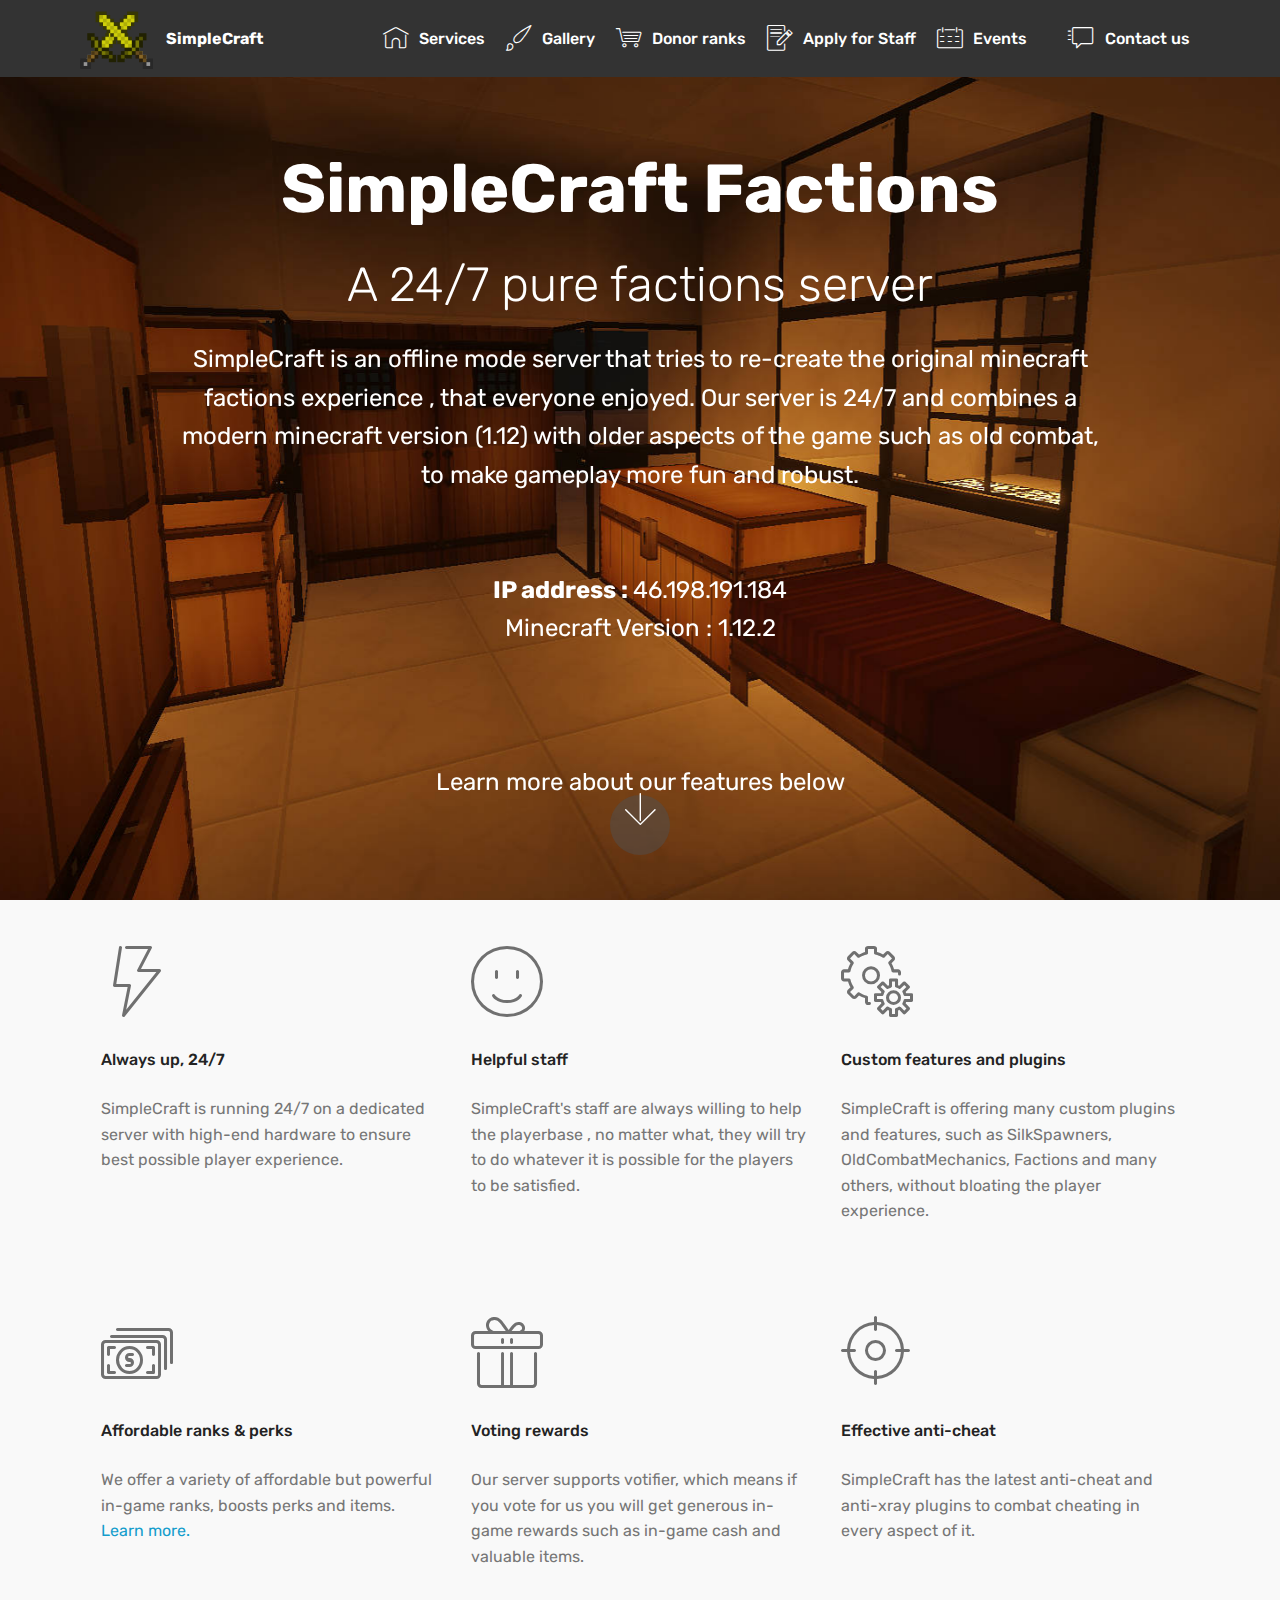
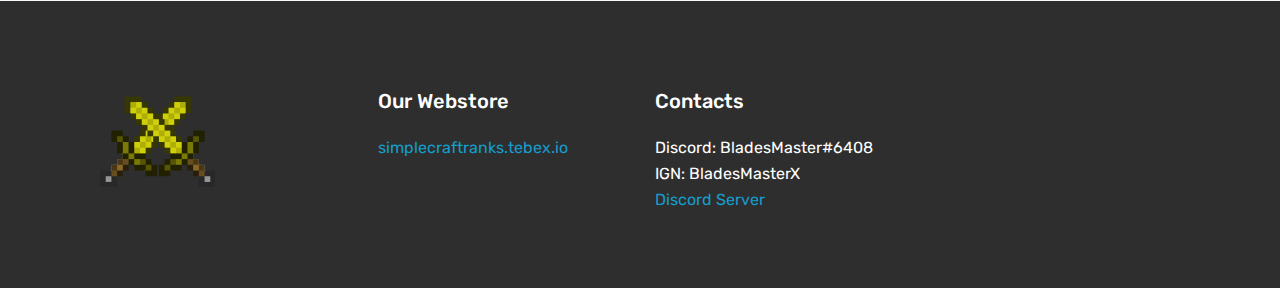
==== commit 25aaef32: "update events" ====
--- a/index.html
+++ b/index.html
@@ -56,7 +56,7 @@
                 </li><li class="nav-item"><a class="nav-link link text-white display-4" href="page2.html"><span class="mbri-change-style mbr-iconfont mbr-iconfont-btn"></span>
                         Gallery</a></li><li class="nav-item"><a class="nav-link link text-white display-4" href="page4.html"><span class="mbri-shopping-cart mbr-iconfont mbr-iconfont-btn"></span>Donor ranks</a></li><li class="nav-item"><a class="nav-link link text-white display-4" href="staffapp.html"><span class="mbri-edit mbr-iconfont mbr-iconfont-btn"></span>
                         
-                        Apply for Staff</a></li><li class="nav-item"><a class="nav-link link text-white display-4" href="#top">
+                        Apply for Staff</a></li><li class="nav-item"><a class="nav-link link text-white display-4" href="page5.html"><span class="mbri-calendar mbr-iconfont mbr-iconfont-btn"></span>Events</a></li><li class="nav-item"><a class="nav-link link text-white display-4" href="#top">
                         </a></li><li class="nav-item"><a class="nav-link link text-white display-4" href="page3.html"><span class="mbri-help mbr-iconfont mbr-iconfont-btn"></span>
                         Contact us</a></li></ul>
             
@@ -64,7 +64,7 @@
     </nav>
 </section>
 
-<section class="engine"><a href="https://mobirise.info/v">free html templates</a></section><section class="cid-qTkA127IK8 mbr-fullscreen mbr-parallax-background" id="header2-1">
+<section class="engine"><a href="https://mobirise.info/r">free bootstrap template</a></section><section class="cid-qTkA127IK8 mbr-fullscreen mbr-parallax-background" id="header2-1">
 
     
 
--- a/assets/mobirise/css/mbr-additional.css
+++ b/assets/mobirise/css/mbr-additional.css
@@ -3672,3 +3672,411 @@
 .cid-rapZvxtPG8 .btn {
   margin: 0 0 .5rem 0;
 }
+.cid-qTkzRZLJNu .navbar {
+  padding: .5rem 0;
+  background: #333333;
+  transition: none;
+  min-height: 77px;
+}
+.cid-qTkzRZLJNu .navbar-dropdown.bg-color.transparent.opened {
+  background: #333333;
+}
+.cid-qTkzRZLJNu a {
+  font-style: normal;
+}
+.cid-qTkzRZLJNu .nav-item span {
+  padding-right: 0.4em;
+  line-height: 0.5em;
+  vertical-align: text-bottom;
+  position: relative;
+  text-decoration: none;
+}
+.cid-qTkzRZLJNu .nav-item a {
+  display: flex;
+  align-items: center;
+  justify-content: center;
+  padding: 0.7rem 0 !important;
+  margin: 0rem .65rem !important;
+}
+.cid-qTkzRZLJNu .nav-item:focus,
+.cid-qTkzRZLJNu .nav-link:focus {
+  outline: none;
+}
+.cid-qTkzRZLJNu .btn {
+  padding: 0.4rem 1.5rem;
+  display: inline-flex;
+  align-items: center;
+}
+.cid-qTkzRZLJNu .btn .mbr-iconfont {
+  font-size: 1.6rem;
+}
+.cid-qTkzRZLJNu .menu-logo {
+  margin-right: auto;
+}
+.cid-qTkzRZLJNu .menu-logo .navbar-brand {
+  display: flex;
+  margin-left: 5rem;
+  padding: 0;
+  transition: padding .2s;
+  min-height: 3.8rem;
+  align-items: center;
+}
+.cid-qTkzRZLJNu .menu-logo .navbar-brand .navbar-caption-wrap {
+  display: -webkit-flex;
+  -webkit-align-items: center;
+  align-items: center;
+  word-break: break-word;
+  min-width: 7rem;
+  margin: .3rem 0;
+}
+.cid-qTkzRZLJNu .menu-logo .navbar-brand .navbar-caption-wrap .navbar-caption {
+  line-height: 1.2rem !important;
+  padding-right: 2rem;
+}
+.cid-qTkzRZLJNu .menu-logo .navbar-brand .navbar-logo {
+  font-size: 4rem;
+  transition: font-size 0.25s;
+}
+.cid-qTkzRZLJNu .menu-logo .navbar-brand .navbar-logo img {
+  display: flex;
+}
+.cid-qTkzRZLJNu .menu-logo .navbar-brand .navbar-logo .mbr-iconfont {
+  transition: font-size 0.25s;
+}
+.cid-qTkzRZLJNu .navbar-toggleable-sm .navbar-collapse {
+  justify-content: flex-end;
+  -webkit-justify-content: flex-end;
+  padding-right: 5rem;
+  width: auto;
+}
+.cid-qTkzRZLJNu .navbar-toggleable-sm .navbar-collapse .navbar-nav {
+  flex-wrap: wrap;
+  -webkit-flex-wrap: wrap;
+  padding-left: 0;
+}
+.cid-qTkzRZLJNu .navbar-toggleable-sm .navbar-collapse .navbar-nav .nav-item {
+  -webkit-align-self: center;
+  align-self: center;
+}
+.cid-qTkzRZLJNu .navbar-toggleable-sm .navbar-collapse .navbar-buttons {
+  padding-left: 0;
+  padding-bottom: 0;
+}
+.cid-qTkzRZLJNu .dropdown .dropdown-menu {
+  background: #333333;
+  display: none;
+  position: absolute;
+  min-width: 5rem;
+  padding-top: 1.4rem;
+  padding-bottom: 1.4rem;
+  text-align: left;
+}
+.cid-qTkzRZLJNu .dropdown .dropdown-menu .dropdown-item {
+  width: auto;
+  padding: 0.235em 1.5385em 0.235em 1.5385em !important;
+}
+.cid-qTkzRZLJNu .dropdown .dropdown-menu .dropdown-item::after {
+  right: 0.5rem;
+}
+.cid-qTkzRZLJNu .dropdown .dropdown-menu .dropdown-submenu {
+  margin: 0;
+}
+.cid-qTkzRZLJNu .dropdown.open > .dropdown-menu {
+  display: block;
+}
+.cid-qTkzRZLJNu .navbar-toggleable-sm.opened:after {
+  position: absolute;
+  width: 100vw;
+  height: 100vh;
+  content: '';
+  background-color: rgba(0, 0, 0, 0.1);
+  left: 0;
+  bottom: 0;
+  transform: translateY(100%);
+  -webkit-transform: translateY(100%);
+  z-index: 1000;
+}
+.cid-qTkzRZLJNu .navbar.navbar-short {
+  min-height: 60px;
+  transition: all .2s;
+}
+.cid-qTkzRZLJNu .navbar.navbar-short .navbar-toggler-right {
+  top: 20px;
+}
+.cid-qTkzRZLJNu .navbar.navbar-short .navbar-logo a {
+  font-size: 2.5rem !important;
+  line-height: 2.5rem;
+  transition: font-size 0.25s;
+}
+.cid-qTkzRZLJNu .navbar.navbar-short .navbar-logo a .mbr-iconfont {
+  font-size: 2.5rem !important;
+}
+.cid-qTkzRZLJNu .navbar.navbar-short .navbar-logo a img {
+  height: 3rem !important;
+}
+.cid-qTkzRZLJNu .navbar.navbar-short .navbar-brand {
+  min-height: 3rem;
+}
+.cid-qTkzRZLJNu button.navbar-toggler {
+  width: 31px;
+  height: 18px;
+  cursor: pointer;
+  transition: all .2s;
+  top: 1.5rem;
+  right: 1rem;
+}
+.cid-qTkzRZLJNu button.navbar-toggler:focus {
+  outline: none;
+}
+.cid-qTkzRZLJNu button.navbar-toggler .hamburger span {
+  position: absolute;
+  right: 0;
+  width: 30px;
+  height: 2px;
+  border-right: 5px;
+  background-color: #ffffff;
+}
+.cid-qTkzRZLJNu button.navbar-toggler .hamburger span:nth-child(1) {
+  top: 0;
+  transition: all .2s;
+}
+.cid-qTkzRZLJNu button.navbar-toggler .hamburger span:nth-child(2) {
+  top: 8px;
+  transition: all .15s;
+}
+.cid-qTkzRZLJNu button.navbar-toggler .hamburger span:nth-child(3) {
+  top: 8px;
+  transition: all .15s;
+}
+.cid-qTkzRZLJNu button.navbar-toggler .hamburger span:nth-child(4) {
+  top: 16px;
+  transition: all .2s;
+}
+.cid-qTkzRZLJNu nav.opened .hamburger span:nth-child(1) {
+  top: 8px;
+  width: 0;
+  opacity: 0;
+  right: 50%;
+  transition: all .2s;
+}
+.cid-qTkzRZLJNu nav.opened .hamburger span:nth-child(2) {
+  -webkit-transform: rotate(45deg);
+  transform: rotate(45deg);
+  transition: all .25s;
+}
+.cid-qTkzRZLJNu nav.opened .hamburger span:nth-child(3) {
+  -webkit-transform: rotate(-45deg);
+  transform: rotate(-45deg);
+  transition: all .25s;
+}
+.cid-qTkzRZLJNu nav.opened .hamburger span:nth-child(4) {
+  top: 8px;
+  width: 0;
+  opacity: 0;
+  right: 50%;
+  transition: all .2s;
+}
+.cid-qTkzRZLJNu .collapsed.navbar-expand {
+  flex-direction: column;
+}
+.cid-qTkzRZLJNu .collapsed .btn {
+  display: flex;
+}
+.cid-qTkzRZLJNu .collapsed .navbar-collapse {
+  display: none !important;
+  padding-right: 0 !important;
+}
+.cid-qTkzRZLJNu .collapsed .navbar-collapse.collapsing,
+.cid-qTkzRZLJNu .collapsed .navbar-collapse.show {
+  display: block !important;
+}
+.cid-qTkzRZLJNu .collapsed .navbar-collapse.collapsing .navbar-nav,
+.cid-qTkzRZLJNu .collapsed .navbar-collapse.show .navbar-nav {
+  display: block;
+  text-align: center;
+}
+.cid-qTkzRZLJNu .collapsed .navbar-collapse.collapsing .navbar-nav .nav-item,
+.cid-qTkzRZLJNu .collapsed .navbar-collapse.show .navbar-nav .nav-item {
+  clear: both;
+}
+.cid-qTkzRZLJNu .collapsed .navbar-collapse.collapsing .navbar-nav .nav-item:last-child,
+.cid-qTkzRZLJNu .collapsed .navbar-collapse.show .navbar-nav .nav-item:last-child {
+  margin-bottom: 1rem;
+}
+.cid-qTkzRZLJNu .collapsed .navbar-collapse.collapsing .navbar-buttons,
+.cid-qTkzRZLJNu .collapsed .navbar-collapse.show .navbar-buttons {
+  text-align: center;
+}
+.cid-qTkzRZLJNu .collapsed .navbar-collapse.collapsing .navbar-buttons:last-child,
+.cid-qTkzRZLJNu .collapsed .navbar-collapse.show .navbar-buttons:last-child {
+  margin-bottom: 1rem;
+}
+.cid-qTkzRZLJNu .collapsed button.navbar-toggler {
+  display: block;
+}
+.cid-qTkzRZLJNu .collapsed .navbar-brand {
+  margin-left: 1rem !important;
+}
+.cid-qTkzRZLJNu .collapsed .navbar-toggleable-sm {
+  flex-direction: column;
+  -webkit-flex-direction: column;
+}
+.cid-qTkzRZLJNu .collapsed .dropdown .dropdown-menu {
+  width: 100%;
+  text-align: center;
+  position: relative;
+  opacity: 0;
+  display: block;
+  height: 0;
+  visibility: hidden;
+  padding: 0;
+  transition-duration: .5s;
+  transition-property: opacity,padding,height;
+}
+.cid-qTkzRZLJNu .collapsed .dropdown.open > .dropdown-menu {
+  position: relative;
+  opacity: 1;
+  height: auto;
+  padding: 1.4rem 0;
+  visibility: visible;
+}
+.cid-qTkzRZLJNu .collapsed .dropdown .dropdown-submenu {
+  left: 0;
+  text-align: center;
+  width: 100%;
+}
+.cid-qTkzRZLJNu .collapsed .dropdown .dropdown-toggle[data-toggle="dropdown-submenu"]::after {
+  margin-top: 0;
+  position: inherit;
+  right: 0;
+  top: 50%;
+  display: inline-block;
+  width: 0;
+  height: 0;
+  margin-left: .3em;
+  vertical-align: middle;
+  content: "";
+  border-top: .30em solid;
+  border-right: .30em solid transparent;
+  border-left: .30em solid transparent;
+}
+@media (max-width: 991px) {
+  .cid-qTkzRZLJNu .navbar-expand {
+    flex-direction: column;
+  }
+  .cid-qTkzRZLJNu img {
+    height: 3.8rem !important;
+  }
+  .cid-qTkzRZLJNu .btn {
+    display: flex;
+  }
+  .cid-qTkzRZLJNu button.navbar-toggler {
+    display: block;
+  }
+  .cid-qTkzRZLJNu .navbar-brand {
+    margin-left: 1rem !important;
+  }
+  .cid-qTkzRZLJNu .navbar-toggleable-sm {
+    flex-direction: column;
+    -webkit-flex-direction: column;
+  }
+  .cid-qTkzRZLJNu .navbar-collapse {
+    display: none !important;
+    padding-right: 0 !important;
+  }
+  .cid-qTkzRZLJNu .navbar-collapse.collapsing,
+  .cid-qTkzRZLJNu .navbar-collapse.show {
+    display: block !important;
+  }
+  .cid-qTkzRZLJNu .navbar-collapse.collapsing .navbar-nav,
+  .cid-qTkzRZLJNu .navbar-collapse.show .navbar-nav {
+    display: block;
+    text-align: center;
+  }
+  .cid-qTkzRZLJNu .navbar-collapse.collapsing .navbar-nav .nav-item,
+  .cid-qTkzRZLJNu .navbar-collapse.show .navbar-nav .nav-item {
+    clear: both;
+  }
+  .cid-qTkzRZLJNu .navbar-collapse.collapsing .navbar-nav .nav-item:last-child,
+  .cid-qTkzRZLJNu .navbar-collapse.show .navbar-nav .nav-item:last-child {
+    margin-bottom: 1rem;
+  }
+  .cid-qTkzRZLJNu .navbar-collapse.collapsing .navbar-buttons,
+  .cid-qTkzRZLJNu .navbar-collapse.show .navbar-buttons {
+    text-align: center;
+  }
+  .cid-qTkzRZLJNu .navbar-collapse.collapsing .navbar-buttons:last-child,
+  .cid-qTkzRZLJNu .navbar-collapse.show .navbar-buttons:last-child {
+    margin-bottom: 1rem;
+  }
+  .cid-qTkzRZLJNu .dropdown .dropdown-menu {
+    width: 100%;
+    text-align: center;
+    position: relative;
+    opacity: 0;
+    display: block;
+    height: 0;
+    visibility: hidden;
+    padding: 0;
+    transition-duration: .5s;
+    transition-property: opacity,padding,height;
+  }
+  .cid-qTkzRZLJNu .dropdown.open > .dropdown-menu {
+    position: relative;
+    opacity: 1;
+    height: auto;
+    padding: 1.4rem 0;
+    visibility: visible;
+  }
+  .cid-qTkzRZLJNu .dropdown .dropdown-submenu {
+    left: 0;
+    text-align: center;
+    width: 100%;
+  }
+  .cid-qTkzRZLJNu .dropdown .dropdown-toggle[data-toggle="dropdown-submenu"]::after {
+    margin-top: 0;
+    position: inherit;
+    right: 0;
+    top: 50%;
+    display: inline-block;
+    width: 0;
+    height: 0;
+    margin-left: .3em;
+    vertical-align: middle;
+    content: "";
+    border-top: .30em solid;
+    border-right: .30em solid transparent;
+    border-left: .30em solid transparent;
+  }
+}
+@media (min-width: 767px) {
+  .cid-qTkzRZLJNu .menu-logo {
+    flex-shrink: 0;
+  }
+}
+.cid-qTkzRZLJNu .navbar-collapse {
+  flex-basis: auto;
+}
+.cid-qTkzRZLJNu .nav-link:hover,
+.cid-qTkzRZLJNu .dropdown-item:hover {
+  color: #c1c1c1 !important;
+}
+.cid-raOEPRIziN {
+  padding-top: 120px;
+  padding-bottom: 60px;
+  background-color: #0f7699;
+}
+.cid-raOEPRIziN .mbr-section-subtitle {
+  color: #ffffff;
+}
+.cid-raOEPRIziN P {
+  color: #ffffff;
+}
+.cid-raOF9AydAz {
+  padding-top: 60px;
+  padding-bottom: 60px;
+  background-color: #0f7699;
+}
+.cid-raOF9AydAz H2 {
+  text-align: center;
+}
